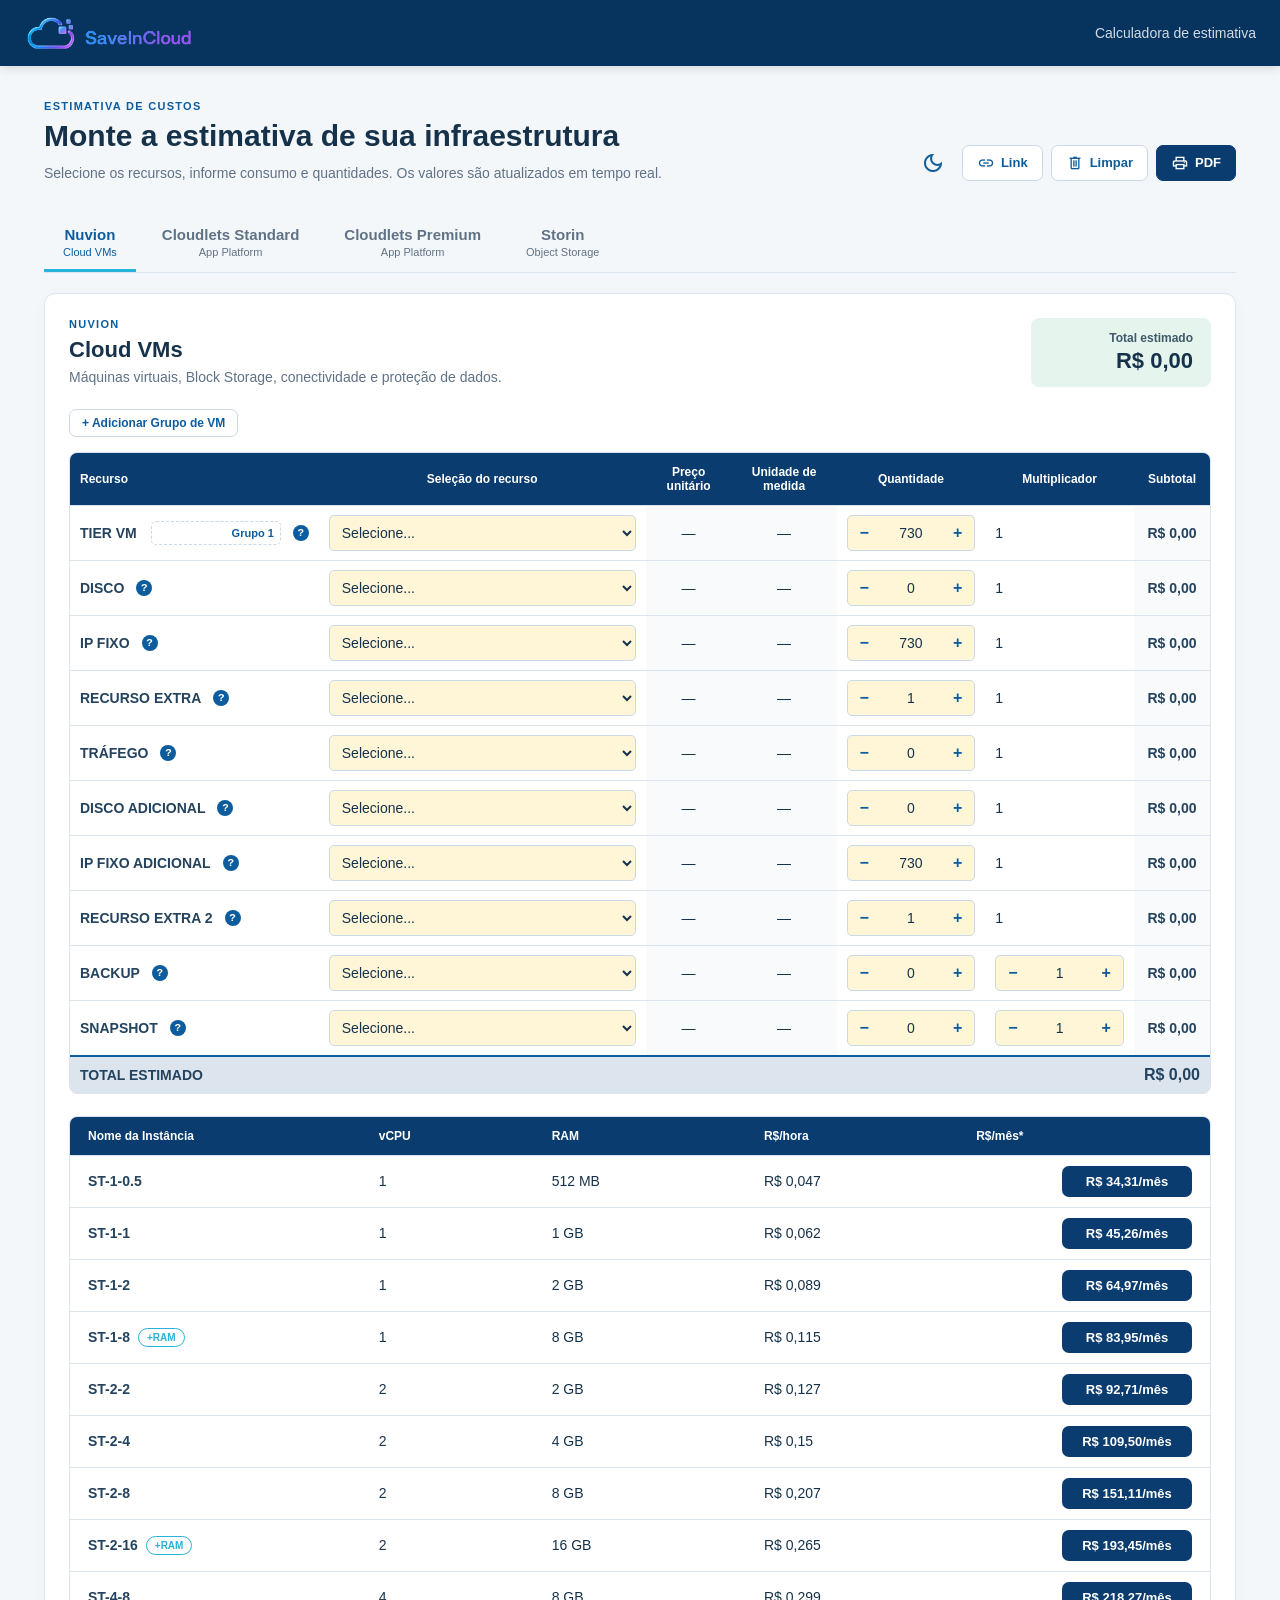
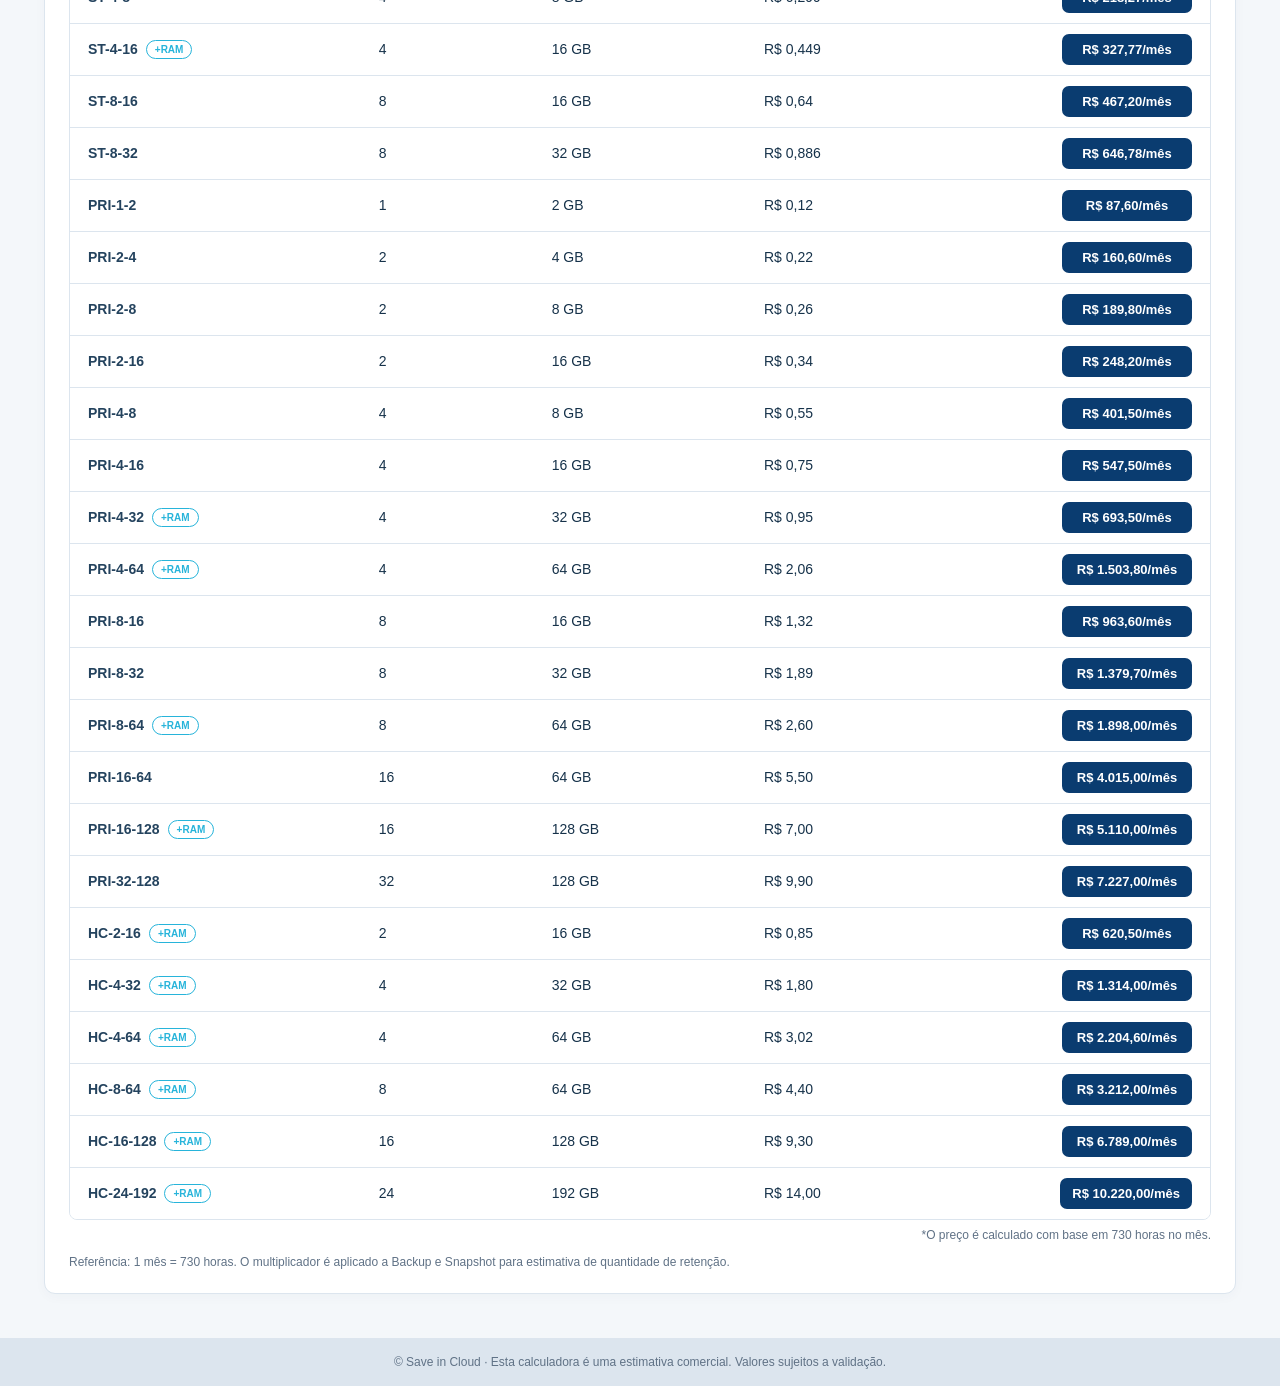
==== index.html @ a5e34cf7 "feat: changed the design of calc screens" ====
<!doctype html>
<html lang="pt-BR">

<head>
    <meta charset="utf-8">
    <meta name="viewport" content="width=device-width, initial-scale=1">
    <meta name="description" content="Calculadora de estimativa Save in Cloud: Nuvion, Cloudlets e Storin.">
    <title>Calculadora | Save in Cloud</title>

    <link rel="stylesheet" href="css/style.css">
    <link rel="stylesheet" href="https://fonts.googleapis.com/css2?family=Material+Symbols+Outlined:opsz,wght,FILL,GRAD@24,400,0,0" />
    <link rel="icon" type="image/x-icon" href="https://s3.saveincloud.com/images/favicon.ico">
</head>

<body>
    <div id="toast" class="toast">Link copiado com sucesso.</div>

    <div id="confirmModal" class="modal-overlay">
        <div class="modal-content">
            <h3>Atenção</h3>
            <p>Deseja realmente limpar todos os campos da calculadora? Esta ação não pode ser desfeita.</p>
            <div class="modal-actions">
                <button id="cancelResetBtn" class="button secondary">Cancelar</button>
                <button id="confirmResetBtn" class="button danger">Sim, limpar</button>
            </div>
        </div>
    </div>

    <header class="topbar">
        <div class="brand"><img src="assets/logo.png" alt="Save in Cloud" class="logo-img"></div>
        <div class="topbar-title">Calculadora de estimativa</div>
    </header>

    <main class="container">
        <section class="intro">
            <div>
                <p class="eyebrow">ESTIMATIVA DE CUSTOS</p>
                <h1>Monte a estimativa de sua infraestrutura</h1>
                <p>Selecione os recursos, informe consumo e quantidades. Os valores são atualizados em tempo real.</p>
            </div>

            <div class="actions no-print">
                <button id="themeToggle" class="icon-btn" type="button" title="Alternar Tema">
                    <span class="material-symbols-outlined" id="themeIcon">dark_mode</span>
                </button>
                <button id="shareLinkBtn" class="button secondary" type="button">
                    <span class="material-symbols-outlined">link</span> Link
                </button>
                <button id="resetAll" class="button secondary" type="button">
                    <span class="material-symbols-outlined">delete</span> Limpar
                </button>
                <button id="printBtn" class="button" type="button">
                    <span class="material-symbols-outlined">print</span> PDF
                </button>
            </div>
        </section>

        <nav class="tabs no-print" aria-label="Plataformas">
            <button class="tab active" data-target="nuvion">Nuvion <span>Cloud VMs</span></button>
            <button class="tab" data-target="cloudlets-standard">Cloudlets Standard <span>App Platform</span></button>
            <button class="tab" data-target="cloudlets-premium">Cloudlets Premium <span>App Platform</span></button>
            <button class="tab" data-target="storin">Storin <span>Object Storage</span></button>
        </nav>

        <section id="nuvion" class="panel active" aria-label="Calculadora Nuvion">
            <div class="panel-head">
                <div>
                    <p class="eyebrow">NUVION</p>
                    <h2>Cloud VMs</h2>
                    <p>Máquinas virtuais, Block Storage, conectividade e proteção de dados.</p>
                </div>
                <div class="total-card" id="nuvion-total-card"><span>Total estimado</span><strong id="nuvion-total">R$ 0,00</strong></div>
            </div>

            <button id="addVmBtn" class="button secondary no-print" type="button" style="margin-bottom: 15px; font-size: 12px; padding: 6px 12px;">+ Adicionar Grupo de VM</button>

            <div class="table-wrap">
                <table>
                    <thead>
                        <tr>
                            <th>Recurso</th>
                            <th>Seleção do recurso</th>
                            <th>Preço unitário</th>
                            <th>Unidade de medida</th>
                            <th>Quantidade</th>
                            <th>Multiplicador</th>
                            <th>Subtotal</th>
                        </tr>
                    </thead>
                    <tbody id="nuvion-body"></tbody>
                    <tfoot>
                        <tr>
                            <td colspan="6">TOTAL ESTIMADO</td>
                            <td id="nuvion-footer">R$ 0,00</td>
                        </tr>
                    </tfoot>
                </table>
            </div>

            <!-- INÍCIO: Seletor visual de instâncias (TIER VM) -->
            <div id="vmVisualSelector" class="vm-visual-selector no-print"></div>
            <p class="vm-price-note no-print">*O preço é calculado com base em 730 horas no mês.</p>
            <!-- FIM: Seletor visual de instâncias (TIER VM) -->

            <p class="hint">Referência: 1 mês = 730 horas. O multiplicador é aplicado a Backup e Snapshot para estimativa de quantidade de retenção.</p>
        </section>

        <section id="cloudlets-standard" class="panel" aria-label="Calculadora Cloudlets Standard">
            <div class="panel-head">
                <div>
                    <p class="eyebrow">CLOUDLETS STANDARD</p>
                    <h2>App Platform</h2>
                    <p>Serviços pré-configurados em instâncias dedicadas.</p>
                </div>
                <div class="total-card" id="cloudlets-standard-total-card"><span>Total estimado</span><strong id="cloudlets-standard-total">R$ 0,00</strong></div>
            </div>
            <div id="cloudlets-standard-content"></div>
            <p class="hint">Referência: 1 mês = 730 horas.</p>
        </section>

        <section id="cloudlets-premium" class="panel" aria-label="Calculadora Cloudlets Premium">
            <div class="panel-head">
                <div>
                    <p class="eyebrow">CLOUDLETS PREMIUM</p>
                    <h2>App Platform</h2>
                    <p>Serviços pré-configurados em instâncias dedicadas.</p>
                </div>
                <div class="total-card" id="cloudlets-premium-total-card"><span>Total estimado</span><strong id="cloudlets-premium-total">R$ 0,00</strong></div>
            </div>
            <div id="cloudlets-premium-content"></div>
            <p class="hint">Referência: 1 mês = 730 horas.</p>
        </section>

        <section id="storin" class="panel" aria-label="Calculadora Storin">
            <div class="panel-head">
                <div>
                    <p class="eyebrow">STORIN</p>
                    <h2>Object Storage (S3)</h2>
                    <p>Estimativa de armazenamento, tráfego e requisições.</p>
                </div>
                <div class="total-card" id="storin-total-card"><span>Total estimado</span><strong id="storin-total">R$ 0,00</strong></div>
            </div>
            <div class="table-wrap">
                <table>
                    <thead>
                        <tr>
                            <th>Recurso</th>
                            <th>Seleção do recurso</th>
                            <th>Preço unitário</th>
                            <th>Unidade de medida</th>
                            <th>Quantidade</th>
                            <th>Subtotal</th>
                        </tr>
                    </thead>
                    <tbody id="storin-body"></tbody>
                    <tfoot>
                        <tr>
                            <td colspan="5">TOTAL STORIN</td>
                            <td id="storin-footer">R$ 0,00</td>
                        </tr>
                    </tfoot>
                </table>
            </div>
            <div class="notes">
                <strong>Notas de uso</strong>
                <ul>
                    <li>Armazenamento: informe os GB usados no mês conforme a faixa selecionada.</li>
                    <li>Tráfego de saída: informe os GB excedentes, conforme sua regra comercial.</li>
                    <li>GET e PUT: informe a quantidade em blocos de 1.000 requisições acima das franquias indicadas.</li>
                </ul>
            </div>
        </section>
    </main>

    <footer>© Save in Cloud · Esta calculadora é uma estimativa comercial. Valores sujeitos a validação.</footer>
    <script src="js/data.js"></script>
    <script src="js/app.js"></script>
</body>

</html>
---- css/style.css ----
/* ARQUIVO PRINCIPAL - Importa todos os módulos */

@import url('themes.css');
@import url('layout.css');
@import url('components.css');
@import url('print.css');
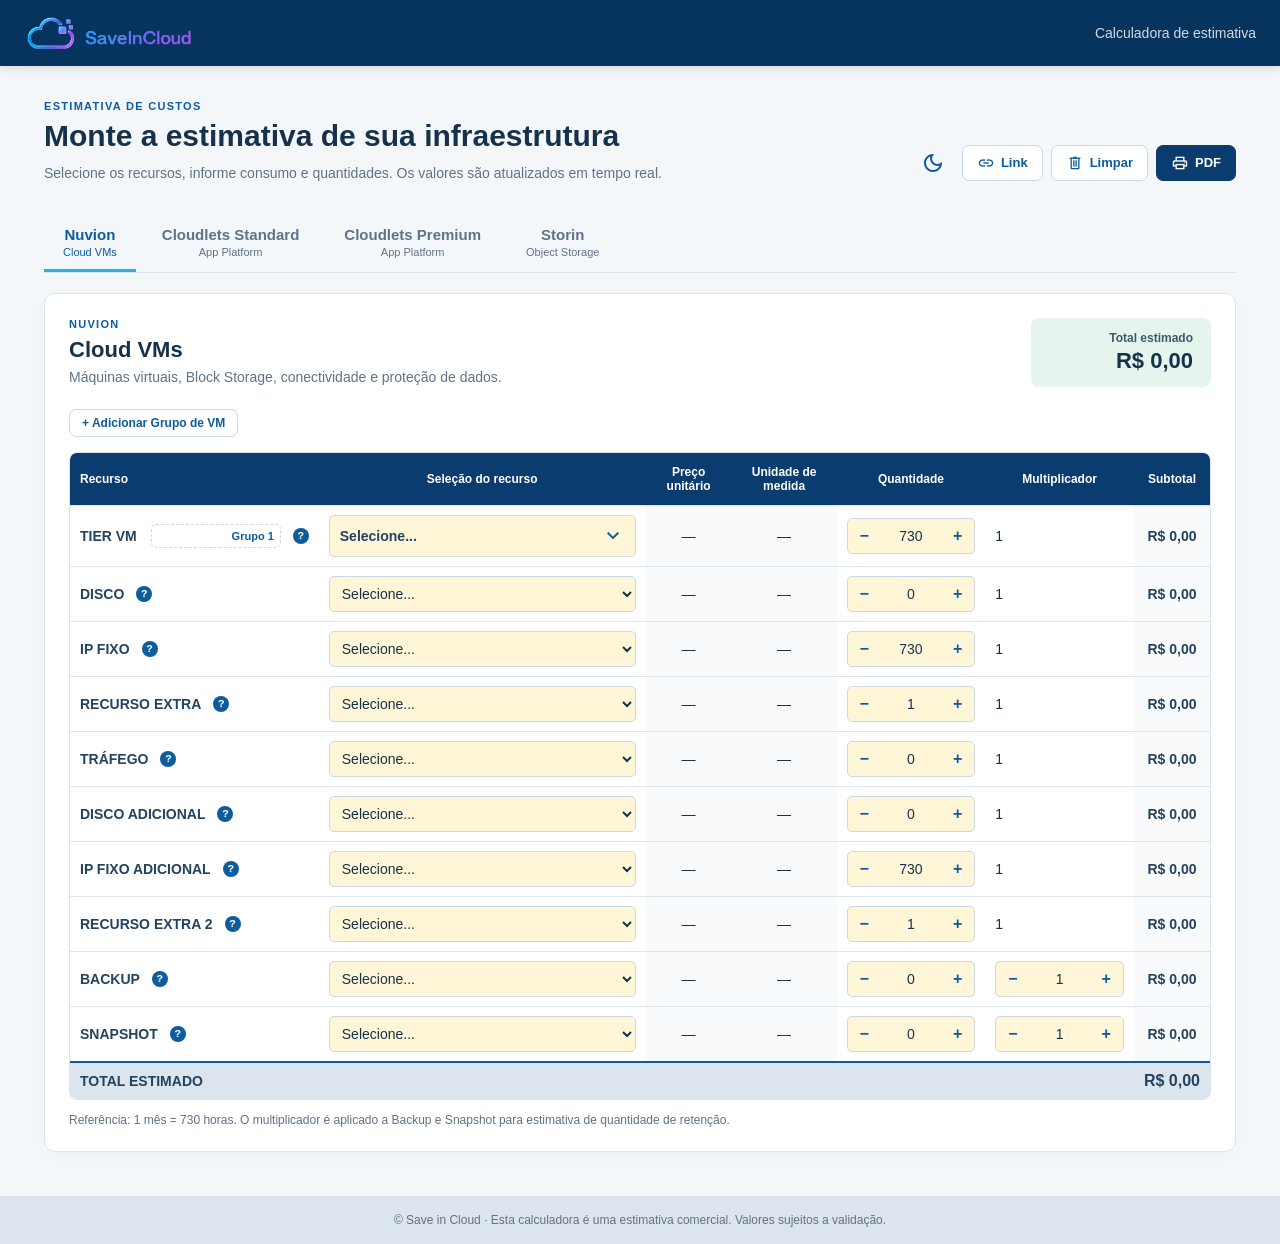
==== commit 2926a0c9: "fix: fixed calc layout" ====
--- a/index.html
+++ b/index.html
@@ -24,6 +24,13 @@
                 <button id="confirmResetBtn" class="button danger">Sim, limpar</button>
             </div>
         </div>
+    </div>
+
+    <div id="vmComboPanel" class="vm-combo-panel no-print" hidden>
+        <div class="vm-combo-panel-header">
+            <span>Instância</span><span>vCPU</span><span>RAM</span><span>R$/hora</span><span>R$/mês*</span>
+        </div>
+        <div class="vm-combo-panel-list" id="vmComboPanelList"></div>
     </div>
 
     <header class="topbar">
@@ -96,11 +103,6 @@
                     </tfoot>
                 </table>
             </div>
-
-            <!-- INÍCIO: Seletor visual de instâncias (TIER VM) -->
-            <div id="vmVisualSelector" class="vm-visual-selector no-print"></div>
-            <p class="vm-price-note no-print">*O preço é calculado com base em 730 horas no mês.</p>
-            <!-- FIM: Seletor visual de instâncias (TIER VM) -->
 
             <p class="hint">Referência: 1 mês = 730 horas. O multiplicador é aplicado a Backup e Snapshot para estimativa de quantidade de retenção.</p>
         </section>
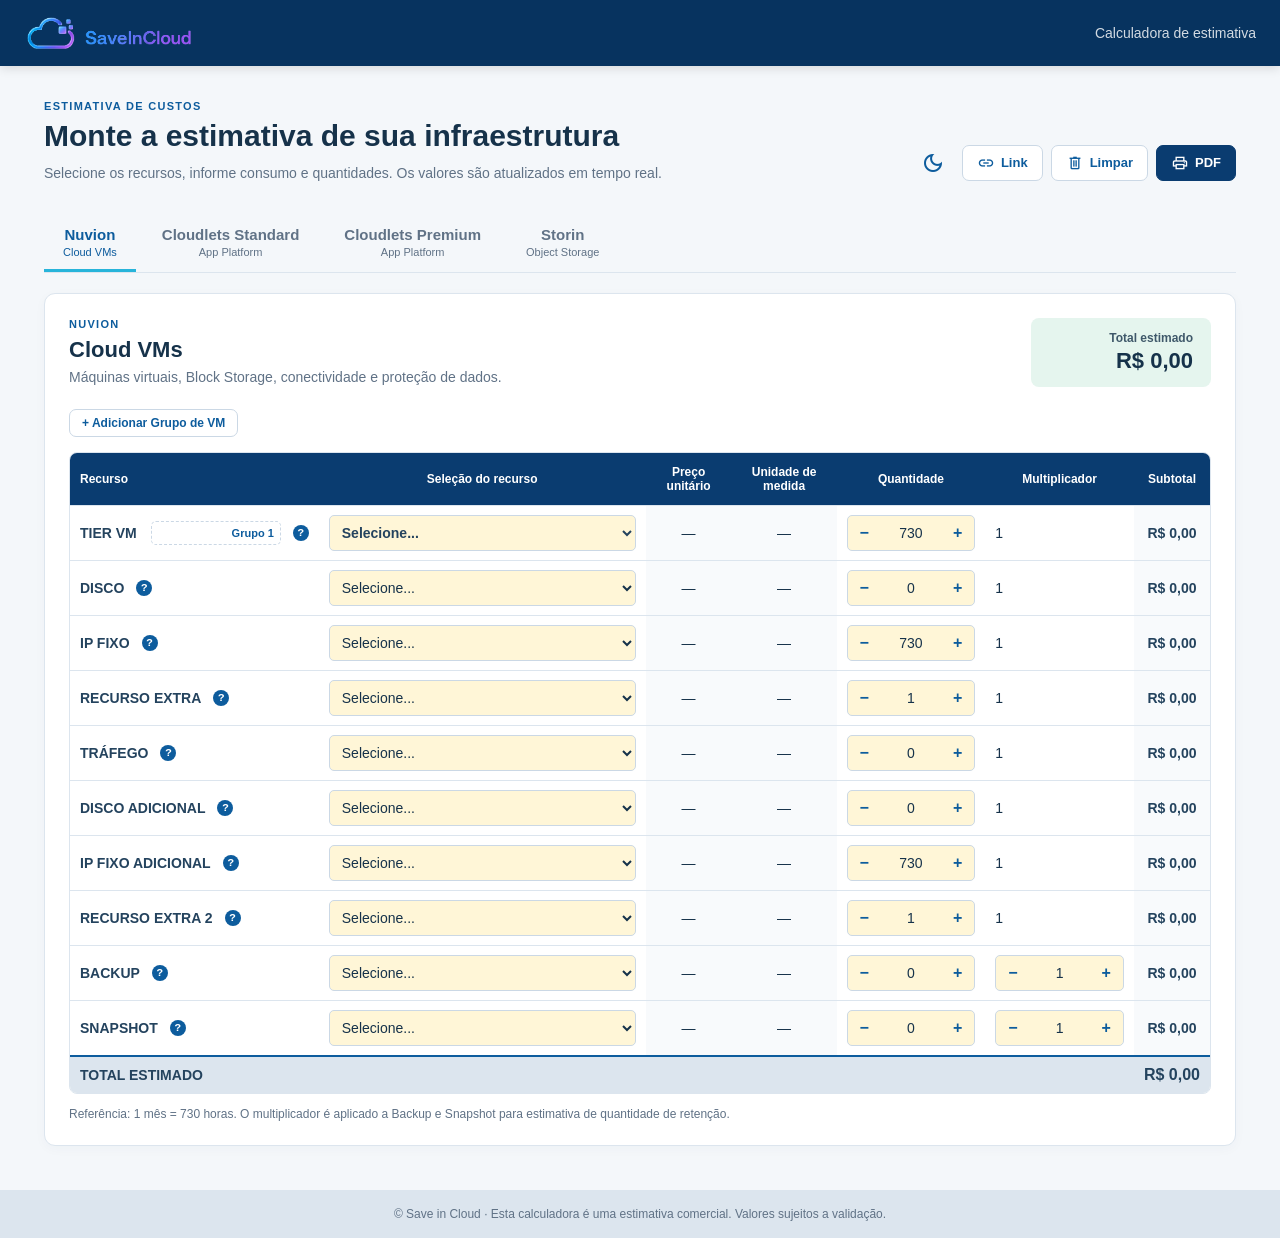
==== commit de881566: "feat: changed layout again" ====
--- a/index.html
+++ b/index.html
@@ -26,12 +26,6 @@
         </div>
     </div>
 
-    <div id="vmComboPanel" class="vm-combo-panel no-print" hidden>
-        <div class="vm-combo-panel-header">
-            <span>Instância</span><span>vCPU</span><span>RAM</span><span>R$/hora</span><span>R$/mês*</span>
-        </div>
-        <div class="vm-combo-panel-list" id="vmComboPanelList"></div>
-    </div>
 
     <header class="topbar">
         <div class="brand"><img src="assets/logo.png" alt="Save in Cloud" class="logo-img"></div>
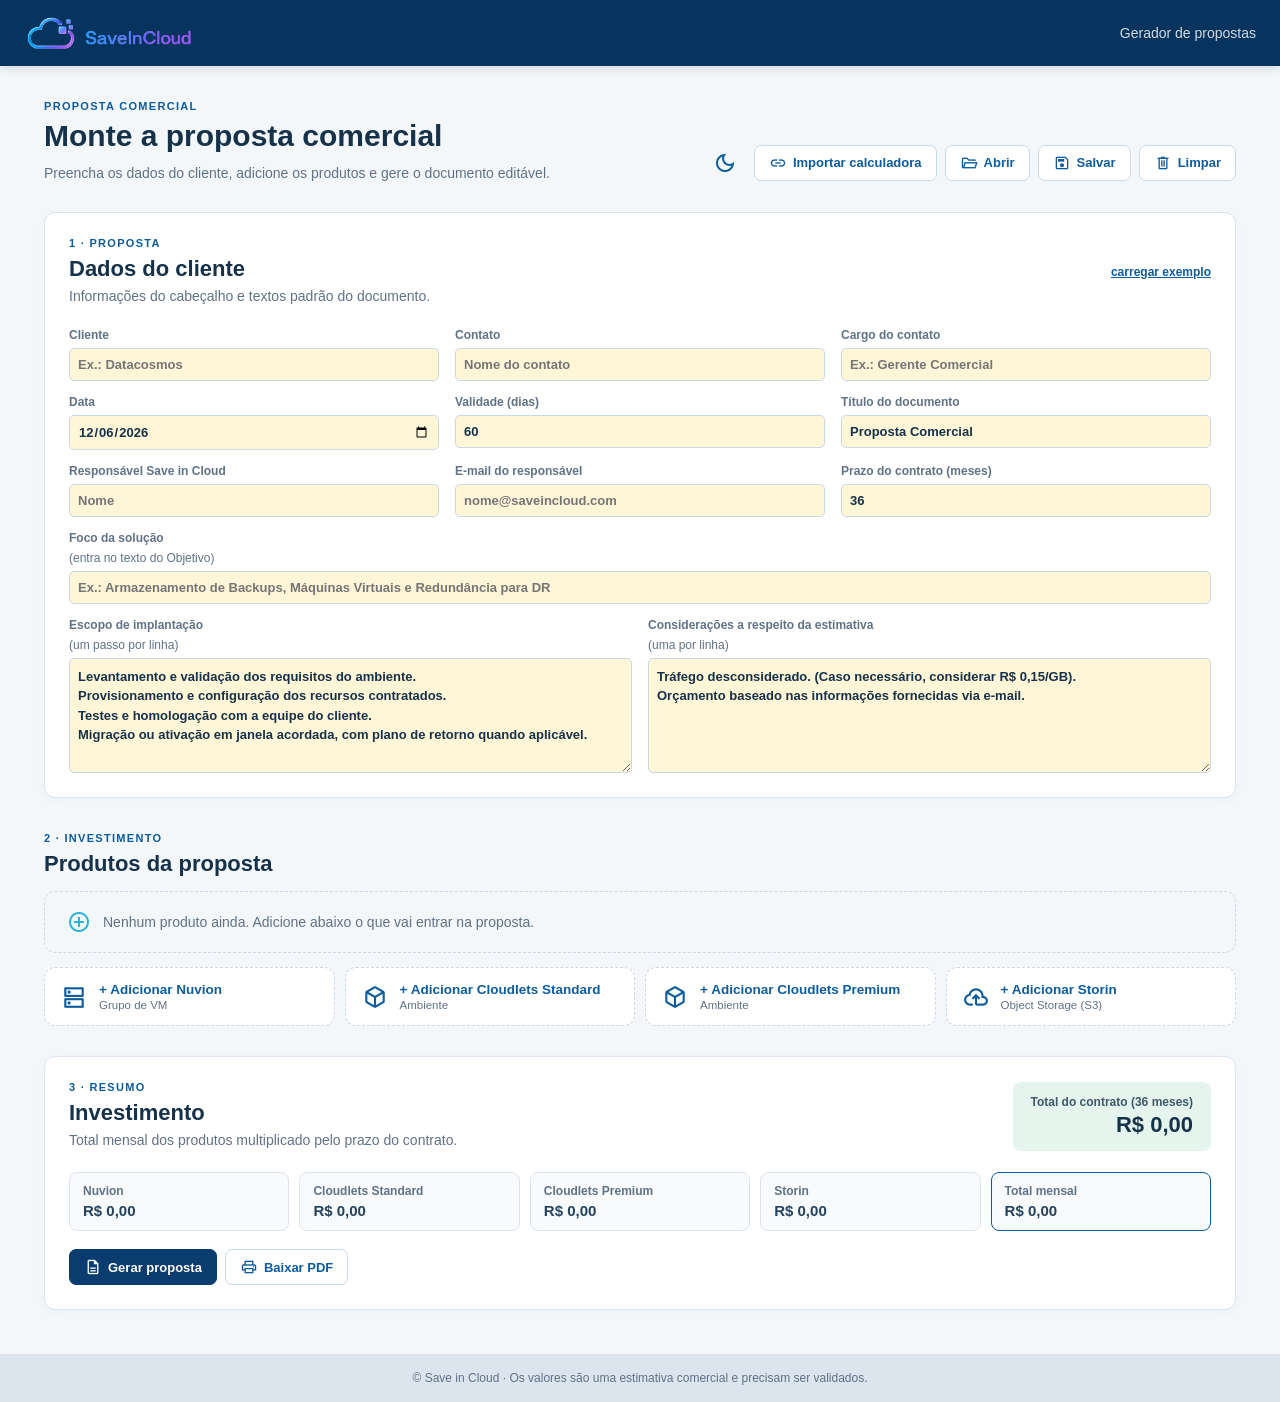
==== commit f5b76607: "feat: gerador de propostas com calculadora em blocos Substitui a calculadora por um gerador de propo" ====
--- a/index.html
+++ b/index.html
@@ -4,172 +4,199 @@
 <head>
     <meta charset="utf-8">
     <meta name="viewport" content="width=device-width, initial-scale=1">
-    <meta name="description" content="Calculadora de estimativa Save in Cloud: Nuvion, Cloudlets e Storin.">
-    <title>Calculadora | Save in Cloud</title>
-
-    <link rel="stylesheet" href="css/style.css">
+    <meta name="description" content="Gerador de propostas comerciais Save in Cloud: Nuvion, Cloudlets e Storin.">
+    <title>Propostas | Save in Cloud</title>
+
+    <link rel="stylesheet" href="css/calc.css">
+    <link rel="stylesheet" href="css/proposal.css">
     <link rel="stylesheet" href="https://fonts.googleapis.com/css2?family=Material+Symbols+Outlined:opsz,wght,FILL,GRAD@24,400,0,0" />
     <link rel="icon" type="image/x-icon" href="https://s3.saveincloud.com/images/favicon.ico">
 </head>
 
 <body>
-    <div id="toast" class="toast">Link copiado com sucesso.</div>
+    <div id="toast" class="toast"></div>
 
     <div id="confirmModal" class="modal-overlay">
         <div class="modal-content">
             <h3>Atenção</h3>
-            <p>Deseja realmente limpar todos os campos da calculadora? Esta ação não pode ser desfeita.</p>
+            <p id="confirmText"></p>
             <div class="modal-actions">
-                <button id="cancelResetBtn" class="button secondary">Cancelar</button>
-                <button id="confirmResetBtn" class="button danger">Sim, limpar</button>
+                <button id="confirmCancel" class="button secondary" type="button">Cancelar</button>
+                <button id="confirmOk" class="button danger" type="button">Confirmar</button>
             </div>
         </div>
     </div>
 
-
-    <header class="topbar">
-        <div class="brand"><img src="assets/logo.png" alt="Save in Cloud" class="logo-img"></div>
-        <div class="topbar-title">Calculadora de estimativa</div>
-    </header>
-
-    <main class="container">
-        <section class="intro">
-            <div>
-                <p class="eyebrow">ESTIMATIVA DE CUSTOS</p>
-                <h1>Monte a estimativa de sua infraestrutura</h1>
-                <p>Selecione os recursos, informe consumo e quantidades. Os valores são atualizados em tempo real.</p>
-            </div>
-
-            <div class="actions no-print">
-                <button id="themeToggle" class="icon-btn" type="button" title="Alternar Tema">
-                    <span class="material-symbols-outlined" id="themeIcon">dark_mode</span>
-                </button>
-                <button id="shareLinkBtn" class="button secondary" type="button">
-                    <span class="material-symbols-outlined">link</span> Link
-                </button>
-                <button id="resetAll" class="button secondary" type="button">
-                    <span class="material-symbols-outlined">delete</span> Limpar
-                </button>
-                <button id="printBtn" class="button" type="button">
-                    <span class="material-symbols-outlined">print</span> PDF
-                </button>
-            </div>
-        </section>
-
-        <nav class="tabs no-print" aria-label="Plataformas">
-            <button class="tab active" data-target="nuvion">Nuvion <span>Cloud VMs</span></button>
-            <button class="tab" data-target="cloudlets-standard">Cloudlets Standard <span>App Platform</span></button>
-            <button class="tab" data-target="cloudlets-premium">Cloudlets Premium <span>App Platform</span></button>
-            <button class="tab" data-target="storin">Storin <span>Object Storage</span></button>
-        </nav>
-
-        <section id="nuvion" class="panel active" aria-label="Calculadora Nuvion">
-            <div class="panel-head">
+    <div id="importModal" class="modal-overlay">
+        <div class="modal-content">
+            <h3>Importar da calculadora</h3>
+            <p>Na CalculadoraSave, clique em <strong>Link</strong> e cole aqui o link copiado. Os blocos de investimento desta proposta serão substituídos.</p>
+            <textarea id="importLink" class="field import-field" rows="4" placeholder="https://...?q=..."></textarea>
+            <p class="error-text" id="importError" hidden>Link inválido: ele precisa conter o parâmetro <code>?q=</code> gerado pela calculadora.</p>
+            <div class="modal-actions">
+                <button id="importCancel" class="button secondary" type="button">Cancelar</button>
+                <button id="importOk" class="button" type="button">Importar</button>
+            </div>
+        </div>
+    </div>
+
+    <div class="app-chrome">
+        <header class="topbar">
+            <div class="brand"><img src="assets/logo.png" alt="Save in Cloud" class="logo-img"></div>
+            <div class="topbar-title">Gerador de propostas</div>
+        </header>
+
+        <main class="container">
+            <section class="intro">
                 <div>
-                    <p class="eyebrow">NUVION</p>
-                    <h2>Cloud VMs</h2>
-                    <p>Máquinas virtuais, Block Storage, conectividade e proteção de dados.</p>
-                </div>
-                <div class="total-card" id="nuvion-total-card"><span>Total estimado</span><strong id="nuvion-total">R$ 0,00</strong></div>
-            </div>
-
-            <button id="addVmBtn" class="button secondary no-print" type="button" style="margin-bottom: 15px; font-size: 12px; padding: 6px 12px;">+ Adicionar Grupo de VM</button>
-
-            <div class="table-wrap">
-                <table>
-                    <thead>
-                        <tr>
-                            <th>Recurso</th>
-                            <th>Seleção do recurso</th>
-                            <th>Preço unitário</th>
-                            <th>Unidade de medida</th>
-                            <th>Quantidade</th>
-                            <th>Multiplicador</th>
-                            <th>Subtotal</th>
-                        </tr>
-                    </thead>
-                    <tbody id="nuvion-body"></tbody>
-                    <tfoot>
-                        <tr>
-                            <td colspan="6">TOTAL ESTIMADO</td>
-                            <td id="nuvion-footer">R$ 0,00</td>
-                        </tr>
-                    </tfoot>
-                </table>
-            </div>
-
-            <p class="hint">Referência: 1 mês = 730 horas. O multiplicador é aplicado a Backup e Snapshot para estimativa de quantidade de retenção.</p>
-        </section>
-
-        <section id="cloudlets-standard" class="panel" aria-label="Calculadora Cloudlets Standard">
-            <div class="panel-head">
+                    <p class="eyebrow">PROPOSTA COMERCIAL</p>
+                    <h1>Monte a proposta comercial</h1>
+                    <p>Preencha os dados do cliente, adicione os produtos e gere o documento editável.</p>
+                </div>
+
+                <div class="actions no-print">
+                    <button id="themeToggle" class="icon-btn" type="button" title="Alternar Tema">
+                        <span class="material-symbols-outlined" id="themeIcon">dark_mode</span>
+                    </button>
+                    <button id="importBtn" class="button secondary" type="button" title="Importar um link da CalculadoraSave">
+                        <span class="material-symbols-outlined">link</span> Importar calculadora
+                    </button>
+                    <button id="openBtn" class="button secondary" type="button" title="Abrir proposta salva (.json)">
+                        <span class="material-symbols-outlined">folder_open</span> Abrir
+                    </button>
+                    <button id="saveBtn" class="button secondary" type="button" title="Salvar proposta (.json)">
+                        <span class="material-symbols-outlined">save</span> Salvar
+                    </button>
+                    <button id="resetAll" class="button secondary" type="button">
+                        <span class="material-symbols-outlined">delete</span> Limpar
+                    </button>
+                    <input type="file" id="fileOpen" accept=".json,application/json" hidden>
+                </div>
+            </section>
+
+            <!-- 1. DADOS DA PROPOSTA -->
+            <section class="panel active" aria-label="Dados da proposta">
+                <div class="panel-head">
+                    <div>
+                        <p class="eyebrow">1 · PROPOSTA</p>
+                        <h2>Dados do cliente</h2>
+                        <p>Informações do cabeçalho e textos padrão do documento.</p>
+                    </div>
+                    <a href="#" class="example-link" id="exampleBtn">carregar exemplo</a>
+                </div>
+                <div class="form-grid">
+                    <label>Cliente <input class="field" type="text" data-bind="cliente" placeholder="Ex.: Datacosmos"></label>
+                    <label>Contato <input class="field" type="text" data-bind="contato" placeholder="Nome do contato"></label>
+                    <label>Cargo do contato <input class="field" type="text" data-bind="cargo" placeholder="Ex.: Gerente Comercial"></label>
+                    <label>Data <input class="field" type="date" data-bind="data"></label>
+                    <label>Validade (dias) <input class="field" type="number" min="1" data-bind="validade"></label>
+                    <label>Título do documento <input class="field" type="text" data-bind="titulo"></label>
+                    <label>Responsável Save in Cloud <input class="field" type="text" data-bind="responsavel" placeholder="Nome"></label>
+                    <label>E-mail do responsável <input class="field" type="text" data-bind="emailResp" placeholder="nome@saveincloud.com"></label>
+                    <label>Prazo do contrato (meses) <input class="field" type="number" min="1" data-bind="prazo"></label>
+                    <label class="span-3">Foco da solução <em>(entra no texto do Objetivo)</em>
+                        <input class="field" type="text" data-bind="foco" placeholder="Ex.: Armazenamento de Backups, Máquinas Virtuais e Redundância para DR">
+                    </label>
+                    <label class="span-15">Escopo de implantação <em>(um passo por linha)</em>
+                        <textarea class="field" rows="5" data-bind="escopo"></textarea>
+                    </label>
+                    <label class="span-15">Considerações a respeito da estimativa <em>(uma por linha)</em>
+                        <textarea class="field" rows="5" data-bind="consideracoes"></textarea>
+                    </label>
+                </div>
+            </section>
+
+            <!-- 2. INVESTIMENTO -->
+            <div class="section-head">
                 <div>
-                    <p class="eyebrow">CLOUDLETS STANDARD</p>
-                    <h2>App Platform</h2>
-                    <p>Serviços pré-configurados em instâncias dedicadas.</p>
-                </div>
-                <div class="total-card" id="cloudlets-standard-total-card"><span>Total estimado</span><strong id="cloudlets-standard-total">R$ 0,00</strong></div>
-            </div>
-            <div id="cloudlets-standard-content"></div>
-            <p class="hint">Referência: 1 mês = 730 horas.</p>
-        </section>
-
-        <section id="cloudlets-premium" class="panel" aria-label="Calculadora Cloudlets Premium">
-            <div class="panel-head">
-                <div>
-                    <p class="eyebrow">CLOUDLETS PREMIUM</p>
-                    <h2>App Platform</h2>
-                    <p>Serviços pré-configurados em instâncias dedicadas.</p>
-                </div>
-                <div class="total-card" id="cloudlets-premium-total-card"><span>Total estimado</span><strong id="cloudlets-premium-total">R$ 0,00</strong></div>
-            </div>
-            <div id="cloudlets-premium-content"></div>
-            <p class="hint">Referência: 1 mês = 730 horas.</p>
-        </section>
-
-        <section id="storin" class="panel" aria-label="Calculadora Storin">
-            <div class="panel-head">
-                <div>
-                    <p class="eyebrow">STORIN</p>
-                    <h2>Object Storage (S3)</h2>
-                    <p>Estimativa de armazenamento, tráfego e requisições.</p>
-                </div>
-                <div class="total-card" id="storin-total-card"><span>Total estimado</span><strong id="storin-total">R$ 0,00</strong></div>
-            </div>
-            <div class="table-wrap">
-                <table>
-                    <thead>
-                        <tr>
-                            <th>Recurso</th>
-                            <th>Seleção do recurso</th>
-                            <th>Preço unitário</th>
-                            <th>Unidade de medida</th>
-                            <th>Quantidade</th>
-                            <th>Subtotal</th>
-                        </tr>
-                    </thead>
-                    <tbody id="storin-body"></tbody>
-                    <tfoot>
-                        <tr>
-                            <td colspan="5">TOTAL STORIN</td>
-                            <td id="storin-footer">R$ 0,00</td>
-                        </tr>
-                    </tfoot>
-                </table>
-            </div>
-            <div class="notes">
-                <strong>Notas de uso</strong>
-                <ul>
-                    <li>Armazenamento: informe os GB usados no mês conforme a faixa selecionada.</li>
-                    <li>Tráfego de saída: informe os GB excedentes, conforme sua regra comercial.</li>
-                    <li>GET e PUT: informe a quantidade em blocos de 1.000 requisições acima das franquias indicadas.</li>
-                </ul>
-            </div>
-        </section>
-    </main>
-
-    <footer>© Save in Cloud · Esta calculadora é uma estimativa comercial. Valores sujeitos a validação.</footer>
+                    <p class="eyebrow">2 · INVESTIMENTO</p>
+                    <h2>Produtos da proposta</h2>
+                </div>
+            </div>
+
+            <div id="blocks"></div>
+
+            <div class="empty-blocks" id="blocks-empty">
+                <span class="material-symbols-outlined">add_circle</span>
+                <p>Nenhum produto ainda. Adicione abaixo o que vai entrar na proposta.</p>
+            </div>
+
+            <div class="add-bar no-print">
+                <button class="add-btn" type="button" data-add="nuvion">
+                    <span class="material-symbols-outlined">dns</span>
+                    <span><strong>+ Adicionar Nuvion</strong><small>Grupo de VM</small></span>
+                </button>
+                <button class="add-btn" type="button" data-add="cl" data-platform="standard">
+                    <span class="material-symbols-outlined">deployed_code</span>
+                    <span><strong>+ Adicionar Cloudlets Standard</strong><small>Ambiente</small></span>
+                </button>
+                <button class="add-btn" type="button" data-add="cl" data-platform="premium">
+                    <span class="material-symbols-outlined">deployed_code</span>
+                    <span><strong>+ Adicionar Cloudlets Premium</strong><small>Ambiente</small></span>
+                </button>
+                <button class="add-btn" type="button" data-add="storin" id="add-storin">
+                    <span class="material-symbols-outlined">cloud_upload</span>
+                    <span><strong>+ Adicionar Storin</strong><small>Object Storage (S3)</small></span>
+                </button>
+            </div>
+
+            <!-- 3. RESUMO + GERAR -->
+            <section class="panel active summary-panel" aria-label="Resumo da proposta">
+                <div class="panel-head">
+                    <div>
+                        <p class="eyebrow">3 · RESUMO</p>
+                        <h2>Investimento</h2>
+                        <p>Total mensal dos produtos multiplicado pelo prazo do contrato.</p>
+                    </div>
+                    <div class="total-card" id="grand-total-card"><span id="grand-total-label">Total do contrato</span><strong id="grand-total">R$ 0,00</strong></div>
+                </div>
+                <div class="summary-grid">
+                    <div class="summary-item"><span>Nuvion</span><strong id="sum-nuvion">R$ 0,00</strong></div>
+                    <div class="summary-item"><span>Cloudlets Standard</span><strong id="sum-cloudletsStandard">R$ 0,00</strong></div>
+                    <div class="summary-item"><span>Cloudlets Premium</span><strong id="sum-cloudletsPremium">R$ 0,00</strong></div>
+                    <div class="summary-item"><span>Storin</span><strong id="sum-storin">R$ 0,00</strong></div>
+                    <div class="summary-item strong"><span>Total mensal</span><strong id="sum-monthly">R$ 0,00</strong></div>
+                </div>
+                <div class="actions generate-actions">
+                    <button id="generateBtn" class="button" type="button">
+                        <span class="material-symbols-outlined">description</span> <span id="generateLabel">Gerar proposta</span>
+                    </button>
+                    <button id="printBtn" class="button secondary" type="button" hidden>
+                        <span class="material-symbols-outlined">print</span> Baixar PDF
+                    </button>
+                    <span class="hint save-status" id="saveStatus"></span>
+                </div>
+                <p class="hint" id="printHint" hidden>A proposta abaixo é <strong>editável</strong>: clique em qualquer trecho para ajustar o texto. Cada folha é uma página do PDF.
+                    Na impressão, escolha "Salvar como PDF", desative "Cabeçalhos e rodapés" e mantenha "Gráficos de fundo" ativado.</p>
+            </section>
+        </main>
+    </div>
+
+    <div class="editor-toolbar" id="toolbar" hidden>
+        <button type="button" data-cmd="bold" title="Negrito (Ctrl+B)"><b>B</b></button>
+        <button type="button" data-cmd="italic" title="Itálico (Ctrl+I)"><i>I</i></button>
+        <button type="button" data-cmd="underline" title="Sublinhado (Ctrl+U)"><u>S</u></button>
+        <span class="sep"></span>
+        <button type="button" data-block="h2" title="Título de seção">Título</button>
+        <button type="button" data-block="h4" title="Subtítulo">Subtítulo</button>
+        <button type="button" data-block="p" title="Parágrafo normal">Texto</button>
+        <span class="sep"></span>
+        <button type="button" data-cmd="insertUnorderedList" title="Lista com marcadores">• Lista</button>
+        <button type="button" data-cmd="insertOrderedList" title="Lista numerada">1. Lista</button>
+        <span class="sep"></span>
+        <button type="button" data-cmd="removeFormat" title="Limpar formatação">Limpar</button>
+        <button type="button" data-cmd="undo" title="Desfazer (Ctrl+Z)">↶</button>
+        <button type="button" data-cmd="redo" title="Refazer (Ctrl+Y)">↷</button>
+    </div>
+
+    <div id="report" hidden></div>
+
+    <div class="print-footer">• Save in Cloud • &nbsp;|&nbsp; saveincloud.com &nbsp;|&nbsp; Documento confidencial</div>
+
+    <footer class="app-footer">© Save in Cloud · Os valores são uma estimativa comercial e precisam ser validados.</footer>
+
     <script src="js/data.js"></script>
+    <script src="js/calc.js"></script>
     <script src="js/app.js"></script>
 </body>
 
--- a/css/calc.css
+++ b/css/calc.css
@@ -0,0 +1,1014 @@
+/* Estilos da CalculadoraSave (themes.css + layout.css + components.css), copiados sem alterações
+   para que a calculadora embutida fique idêntica à original. */
+
+/* ========== LIGHT THEME (BASE) ========== */
+
+:root {
+    --blue: #0a3c70;
+    --blue2: #0d5c9d;
+    --cyan: #27b4da;
+    --ink: #16324a;
+    --muted: #607286;
+    --line: #dce5ee;
+    --bg: #f4f7fa;
+    --yellow: #fff6d7;
+    --green: #e5f5ee;
+    --white: #fff;
+    --table-bg: #f8fafc;
+    --panel-bg: var(--white);
+    --input-bg: var(--yellow);
+    --input-border: #cbd8e5;
+    --input-text: var(--ink);
+    --text-highlight: #24435e;
+}
+
+
+/* ========== DARK THEME ========== */
+
+[data-theme="dark"] {
+    --blue: #1c528a;
+    --blue2: #4fa8f7;
+    --cyan: #27b4da;
+    --ink: #e2e8f0;
+    --muted: #94a3b8;
+    --line: #334155;
+    --bg: #0f172a;
+    --yellow: #1e293b;
+    --green: #064e3b;
+    --white: #1e293b;
+    --table-bg: #0f172a;
+    --panel-bg: #1e293b;
+    --input-bg: #1e293b;
+    --input-border: #475569;
+    --input-text: #f8fafc;
+    --text-highlight: #60a5fa;
+}
+
+/* ========== BASE & LAYOUT ========== */
+
+* {
+    box-sizing: border-box;
+}
+
+body {
+    margin: 0;
+    font-family: Inter, Segoe UI, Arial, sans-serif;
+    background: var(--bg);
+    color: var(--ink);
+    font-size: 14px;
+    transition: background 0.3s ease, color 0.3s ease;
+}
+
+.topbar {
+    min-height: 66px;
+    background: #07335f;
+    color: #fff;
+    display: flex;
+    align-items: center;
+    justify-content: space-between;
+    padding: 0 max(24px, calc((100vw - 1240px) / 2));
+    box-shadow: 0 2px 10px #0002;
+}
+
+.brand {
+    font-size: 20px;
+    font-weight: 500;
+    display: flex;
+    align-items: center;
+    gap: 12px;
+}
+
+.brand b {
+    color: #55d3ed;
+}
+
+.logo-img {
+    height: 38px;
+    width: auto;
+    display: block;
+}
+
+.topbar-title {
+    font-size: 14px;
+    opacity: 0.82;
+}
+
+.container {
+    max-width: 1240px;
+    margin: 0 auto;
+    padding: 34px 24px 44px;
+}
+
+.intro {
+    display: flex;
+    justify-content: space-between;
+    gap: 25px;
+    align-items: flex-end;
+    margin-bottom: 28px;
+}
+
+.eyebrow {
+    color: var(--blue2);
+    font-size: 11px;
+    font-weight: 800;
+    letter-spacing: 1.3px;
+    margin: 0 0 7px;
+}
+
+h1 {
+    font-size: 30px;
+    line-height: 1.15;
+    margin: 0 0 9px;
+}
+
+h2 {
+    font-size: 22px;
+    margin: 0 0 4px;
+}
+
+.intro p:not(.eyebrow),
+.panel-head p:not(.eyebrow) {
+    color: var(--muted);
+    margin: 0;
+    line-height: 1.5;
+}
+
+
+/* ========== TABS ========== */
+
+.tabs {
+    display: flex;
+    gap: 7px;
+    border-bottom: 1px solid var(--line);
+    margin-bottom: 20px;
+}
+
+.tab {
+    border: 0;
+    border-bottom: 3px solid transparent;
+    background: transparent;
+    padding: 14px 19px 11px;
+    color: var(--muted);
+    font-weight: 800;
+    cursor: pointer;
+    font-size: 15px;
+}
+
+.tab span {
+    display: block;
+    font-size: 11px;
+    font-weight: 500;
+    margin-top: 3px;
+}
+
+.tab.active {
+    color: var(--blue2);
+    border-color: var(--cyan);
+}
+
+
+/* ========== PANELS ========== */
+
+.panel {
+    display: none;
+    background: var(--panel-bg);
+    border: 1px solid var(--line);
+    border-radius: 11px;
+    padding: 24px;
+    box-shadow: 0 3px 12px #173a5d08;
+}
+
+.panel.active {
+    display: block;
+}
+
+.panel-head {
+    display: flex;
+    justify-content: space-between;
+    align-items: center;
+    margin-bottom: 21px;
+}
+
+footer {
+    text-align: center;
+    color: var(--muted);
+    font-size: 12px;
+    padding: 17px;
+    background: var(--line);
+}
+
+
+/* ========== RESPONSIVENESS ========== */
+
+@media(max-width:680px) {
+    .topbar {
+        padding: 0 16px;
+    }
+    .topbar-title {
+        display: none;
+    }
+    .container {
+        padding: 23px 14px;
+    }
+    .intro,
+    .panel-head {
+        align-items: flex-start;
+        flex-direction: column;
+    }
+    h1 {
+        font-size: 25px;
+    }
+    .panel {
+        padding: 15px;
+    }
+    .total-card {
+        width: 100%;
+        text-align: left;
+    }
+    .tabs {
+        overflow-x: auto;
+    }
+    .tab {
+        padding-left: 13px;
+        padding-right: 13px;
+        white-space: nowrap;
+    }
+    .no-print {
+        display: flex;
+    }
+}
+
+/* ========== BUTTONS ========== */
+
+.actions {
+    display: flex;
+    gap: 8px;
+    align-items: center;
+    flex-wrap: wrap;
+}
+
+.button {
+    display: inline-flex;
+    align-items: center;
+    gap: 6px;
+    border: 1px solid var(--blue);
+    background: var(--blue);
+    color: #fff;
+    padding: 8px 14px;
+    border-radius: 7px;
+    font-weight: 700;
+    font-size: 13px;
+    cursor: pointer;
+    transition: background 0.2s, color 0.2s, border-color 0.2s;
+    white-space: nowrap;
+    font-family: inherit;
+}
+
+.button:hover {
+    background: var(--blue2);
+}
+
+.button.secondary {
+    background: var(--panel-bg);
+    color: var(--blue2);
+    border-color: var(--input-border);
+}
+
+.button.secondary:hover {
+    background: var(--line);
+    color: var(--cyan);
+    border-color: var(--cyan);
+}
+
+.button .material-symbols-outlined {
+    font-size: 18px;
+}
+
+.icon-btn {
+    display: flex;
+    align-items: center;
+    justify-content: center;
+    padding: 8px;
+    border: 1px solid transparent;
+    border-radius: 50%;
+    background: transparent;
+    color: var(--blue2);
+    cursor: pointer;
+    transition: background 0.2s, color 0.2s;
+}
+
+.icon-btn:hover {
+    background: var(--line);
+    color: var(--cyan);
+}
+
+[data-theme="dark"] .icon-btn {
+    color: #fbbf24;
+}
+
+/* ========== CARDS ========== */
+
+.total-card {
+    min-width: 180px;
+    padding: 13px 18px;
+    border-radius: 8px;
+    background: var(--green);
+    text-align: right;
+}
+
+.total-card span {
+    display: block;
+    margin-bottom: 3px;
+    color: var(--ink);
+    opacity: 0.8;
+    font-size: 12px;
+    font-weight: 700;
+}
+
+.total-card strong {
+    color: var(--ink);
+    font-size: 22px;
+}
+
+@keyframes totalPulse {
+    0% {
+        transform: scale(1);
+    }
+
+    50% {
+        transform: scale(1.06);
+        filter: brightness(1.15);
+    }
+
+    100% {
+        transform: scale(1);
+    }
+}
+
+.total-card.pulse {
+    animation: totalPulse 0.4s ease-in-out;
+}
+
+/* ========== TABLES ========== */
+
+table {
+    width: 100%;
+    border-spacing: 0;
+    border-collapse: collapse;
+}
+
+th {
+    position: sticky;
+    top: 0;
+    z-index: 10;
+    padding: 12px 10px;
+    background: var(--blue);
+    color: #fff;
+    text-align: center;
+    font-size: 12px;
+    box-shadow: 0 2px 4px rgba(0, 0, 0, 0.1);
+}
+
+th:first-child {
+    text-align: left;
+}
+
+td {
+    padding: 9px 10px;
+    border-top: 1px solid var(--line);
+    vertical-align: middle;
+}
+
+td:first-child {
+    min-width: 0;
+    color: var(--text-highlight);
+    font-weight: 750;
+}
+
+td.price,
+td.subtotal {
+    background: var(--table-bg);
+    text-align: center;
+    white-space: nowrap;
+}
+
+td.unit {
+    background: var(--table-bg);
+    text-align: center;
+    white-space: normal;
+    overflow-wrap: anywhere;
+    word-break: break-word;
+    line-height: 1.25;
+    font-size: 11px;
+}
+
+.subtotal {
+    color: var(--text-highlight);
+    font-weight: 750;
+}
+
+tfoot td {
+    padding: 9px 10px;
+    border-top: 2px solid var(--blue2);
+    background: var(--line);
+    color: var(--ink);
+    font-size: 14px;
+    font-weight: 800;
+}
+
+tfoot td:last-child {
+    color: var(--text-highlight);
+    text-align: center;
+    font-size: 16px;
+}
+
+tr.collapsed-row {
+    display: none !important;
+}
+
+.cell-label {
+    display: flex;
+    align-items: center;
+    gap: 6px;
+    min-width: 0;
+    white-space: nowrap;
+    flex-wrap: nowrap;
+}
+
+.cell-label .tooltip-icon {
+    flex: 0 0 16px;
+    margin-left: 0;
+}
+
+/* ========== INPUTS & CONTROLS ========== */
+
+.field {
+    width: 100%;
+    min-width: 130px;
+    padding: 8px;
+    border: 1px solid var(--input-border);
+    border-radius: 5px;
+    background: var(--input-bg);
+    color: var(--input-text);
+    font: inherit;
+}
+
+.field:focus {
+    outline: 2px solid var(--cyan);
+    border-color: var(--cyan);
+}
+
+.field:disabled {
+    background: var(--line);
+    color: var(--muted);
+    cursor: not-allowed;
+    opacity: 0.7;
+}
+
+select.field {
+    min-width: 245px;
+    padding-right: 30px;
+    background-image:
+        linear-gradient(45deg, transparent 50%, var(--blue2) 50%),
+        linear-gradient(135deg, var(--blue2) 50%, transparent 50%);
+    background-position:
+        calc(100% - 18px) calc(1em + 2px),
+        calc(100% - 13px) calc(1em + 2px);
+    background-size: 5px 5px, 5px 5px;
+    background-repeat: no-repeat;
+    -webkit-appearance: none;
+    -moz-appearance: none;
+    appearance: none;
+    font-size: 12.5px;
+}
+
+select.field option {
+    font-size: 13px;
+}
+
+input.field {
+    min-width: 90px;
+    text-align: right;
+}
+
+select.field:hover,
+input.field:hover {
+    border-color: var(--cyan);
+    cursor: pointer;
+}
+
+select.field:focus {
+    border-color: var(--cyan);
+    box-shadow: 0 0 0 2px rgba(39, 180, 218, 0.25);
+}
+
+input[type="number"]::-webkit-outer-spin-button,
+input[type="number"]::-webkit-inner-spin-button {
+    margin: 0 !important;
+    -webkit-appearance: none !important;
+}
+
+input[type="number"] {
+    appearance: textfield !important;
+    -moz-appearance: textfield !important;
+}
+
+/* ========== QTY COMPONENT ========== */
+
+.qty-control {
+    display: flex;
+    align-items: center;
+    width: fit-content;
+    margin: 0 auto;
+    overflow: hidden;
+    border: 1px solid var(--input-border);
+    border-radius: 5px;
+    background: var(--input-bg);
+}
+
+.qty-control:focus-within {
+    outline: 2px solid var(--cyan);
+    border-color: var(--cyan);
+}
+
+.qty-btn {
+    padding: 7px 8px;
+    border: none;
+    background: transparent;
+    color: var(--blue2);
+    cursor: pointer;
+    font-size: 14px;
+    font-weight: bold;
+    user-select: none;
+    transition: background 0.2s, color 0.2s;
+}
+
+.qty-btn:hover {
+    background: var(--line);
+    color: var(--cyan);
+}
+
+[data-theme="dark"] .qty-btn {
+    color: #fbbf24;
+}
+
+.qty-control input.field {
+    width: 42px;
+    min-width: 42px;
+    padding: 7px 0;
+    border: none;
+    border-radius: 0;
+    background: transparent;
+    text-align: center;
+}
+
+.qty-control input.field:focus {
+    outline: none;
+}
+
+.qty-control.disabled {
+    background: var(--line);
+    opacity: 0.7;
+}
+
+.qty-control.disabled .qty-btn {
+    cursor: not-allowed;
+    pointer-events: none;
+}
+
+/* ========== TOOLTIPS ========== */
+
+.tooltip-icon {
+    position: relative;
+    display: inline-block;
+    flex-shrink: 0;
+    width: 16px;
+    height: 16px;
+    margin-left: 0;
+    border-radius: 50%;
+    background: var(--blue2);
+    color: #fff;
+    cursor: help;
+    font-family: monospace;
+    font-size: 11px;
+    font-weight: bold;
+    line-height: 16px;
+    text-align: center;
+}
+
+.tooltip-icon::after {
+    position: absolute;
+    top: 50%;
+    left: 26px;
+    z-index: 999;
+    width: max-content;
+    max-width: 200px;
+    padding: 6px 10px;
+    border-radius: 4px;
+    background: var(--ink);
+    box-shadow: 0 4px 6px rgba(0, 0, 0, 0.3);
+    color: var(--bg);
+    content: attr(data-tip);
+    font-family: Inter, sans-serif;
+    font-size: 11px;
+    opacity: 0;
+    pointer-events: none;
+    transform: translateY(-50%);
+    transition: opacity 0.2s;
+    white-space: normal;
+}
+
+.tooltip-icon:hover::after {
+    opacity: 1;
+}
+
+/* ========== EXTRA ELEMENTS ========== */
+
+.hint {
+    margin: 13px 0 0;
+    color: var(--muted);
+    font-size: 12px;
+}
+
+.group-title {
+    margin: 22px 0 10px;
+    padding: 11px 13px;
+    border-left: 4px solid var(--blue2);
+    border-radius: 3px;
+    background: var(--line);
+    color: var(--ink);
+    font-weight: 800;
+}
+
+.group-title:first-child {
+    margin-top: 0;
+}
+
+.notes {
+    margin-top: 18px;
+    padding: 13px 17px;
+    border-left: 4px solid var(--cyan);
+    background: var(--line);
+    color: var(--ink);
+}
+
+.notes ul {
+    margin: 7px 0 0;
+    padding-left: 18px;
+}
+
+.notes li {
+    margin: 4px 0;
+}
+
+.env-block {
+    margin: 0 0 28px;
+    padding: 0 0 22px;
+    border-bottom: 1px dashed var(--line);
+}
+
+.env-block:last-child {
+    margin-bottom: 8px;
+    padding-bottom: 0;
+    border-bottom: 0;
+}
+
+.env-block .group-title {
+    margin-top: 0;
+}
+
+/* ========== TOAST ========== */
+
+.toast {
+    position: fixed;
+    top: -60px;
+    left: 50%;
+    z-index: 9999;
+    padding: 12px 24px;
+    border-radius: 8px;
+    background-color: var(--green);
+    box-shadow: 0 4px 6px rgba(0, 0, 0, 0.15);
+    color: #155b3c;
+    pointer-events: none;
+    transform: translateX(-50%);
+    transition: top 0.4s cubic-bezier(0.68, -0.55, 0.265, 1.55);
+}
+
+[data-theme="dark"] .toast {
+    background-color: #064e3b;
+    box-shadow: 0 4px 12px rgba(0, 0, 0, 0.5);
+    color: #a7f3d0;
+}
+
+.toast.show {
+    top: 20px;
+}
+
+/* ========== MODAL CONFIRM ========== */
+
+.modal-overlay {
+    position: fixed;
+    top: 0;
+    right: 0;
+    bottom: 0;
+    left: 0;
+    z-index: 10000;
+    display: flex;
+    align-items: center;
+    justify-content: center;
+    background: rgba(0, 0, 0, 0.4);
+    opacity: 0;
+    pointer-events: none;
+    transition: opacity 0.2s ease;
+    backdrop-filter: blur(3px);
+}
+
+.modal-overlay.show {
+    opacity: 1;
+    pointer-events: all;
+}
+
+.modal-content {
+    width: 90%;
+    max-width: 400px;
+    padding: 24px;
+    border: 1px solid var(--line);
+    border-radius: 12px;
+    background: var(--panel-bg);
+    box-shadow: 0 10px 25px rgba(0, 0, 0, 0.2);
+    transform: translateY(20px);
+    transition: transform 0.2s ease;
+}
+
+.modal-overlay.show .modal-content {
+    transform: translateY(0);
+}
+
+.modal-content h3 {
+    margin: 0 0 10px;
+    color: var(--ink);
+    font-size: 18px;
+}
+
+.modal-content p {
+    margin: 0 0 20px;
+    color: var(--muted);
+    font-size: 14px;
+    line-height: 1.5;
+}
+
+.modal-actions {
+    display: flex;
+    justify-content: flex-end;
+    gap: 10px;
+}
+
+.button.danger {
+    border-color: #ef4444;
+    background: #ef4444;
+}
+
+.button.danger:hover {
+    border-color: #dc2626;
+    background: #dc2626;
+}
+
+/* ==========================================================
+   TABELAS DA CALCULADORA
+   ========================================================== */
+
+.table-wrap {
+    width: 100%;
+    max-width: 100%;
+    overflow-x: clip;
+    border: 1px solid var(--line);
+    border-radius: 8px;
+}
+
+@supports not (overflow: clip) {
+    .table-wrap {
+        overflow-x: hidden;
+    }
+}
+
+.table-wrap table {
+    width: 100%;
+    min-width: 0;
+    max-width: 100%;
+    border-collapse: collapse;
+    table-layout: fixed;
+}
+
+.table-wrap th,
+.table-wrap td,
+.selection-cell {
+    min-width: 0;
+}
+
+.table-wrap .field,
+.table-wrap select.field,
+.table-wrap input.field {
+    width: 100%;
+    min-width: 0;
+    max-width: 100%;
+    box-sizing: border-box;
+    font-size: 12px;
+}
+
+.table-wrap select.field {
+    overflow: hidden;
+    text-overflow: ellipsis;
+    white-space: nowrap;
+}
+
+/* NUVION — 7 COLUNAS */
+.blk-nuvion th:nth-child(1), .blk-nuvion td:nth-child(1) { width: 16%; }
+.blk-nuvion th:nth-child(2), .blk-nuvion td:nth-child(2) { width: 22%; }
+.blk-nuvion th:nth-child(3), .blk-nuvion td:nth-child(3) { width: 10%; }
+.blk-nuvion th:nth-child(4), .blk-nuvion td:nth-child(4) { width: 14%; }
+.blk-nuvion th:nth-child(5), .blk-nuvion td:nth-child(5) { width: 14%; }
+.blk-nuvion th:nth-child(6), .blk-nuvion td:nth-child(6) { width: 12%; }
+.blk-nuvion th:nth-child(7), .blk-nuvion td:nth-child(7) { width: 12%; }
+
+/* CLOUDLETS — 7 COLUNAS */
+.env-block th:nth-child(1), .env-block td:nth-child(1) { width: 22%; }
+.env-block th:nth-child(2), .env-block td:nth-child(2) { width: 21%; }
+.env-block th:nth-child(3), .env-block td:nth-child(3) { width: 10%; }
+.env-block th:nth-child(4), .env-block td:nth-child(4) { width: 14%; }
+.env-block th:nth-child(5), .env-block td:nth-child(5) { width: 13%; }
+.env-block th:nth-child(6), .env-block td:nth-child(6) { width: 11%; }
+.env-block th:nth-child(7), .env-block td:nth-child(7) { width: 9%; }
+
+.env-block td:first-child {
+    font-size: 11px;
+}
+
+.env-block .cell-label {
+    min-width: 0;
+    flex-wrap: nowrap;
+}
+
+.env-block .cell-label .tooltip-icon {
+    flex: 0 0 16px;
+    margin-left: 0;
+}
+
+/* STORIN — 6 COLUNAS */
+.blk-storin th:nth-child(1), .blk-storin td:nth-child(1) { width: 21%; }
+.blk-storin th:nth-child(2), .blk-storin td:nth-child(2) { width: 25%; }
+.blk-storin th:nth-child(3), .blk-storin td:nth-child(3) { width: 10%; }
+.blk-storin th:nth-child(4), .blk-storin td:nth-child(4) { width: 15%; }
+.blk-storin th:nth-child(5), .blk-storin td:nth-child(5) { width: 16%; }
+.blk-storin th:nth-child(6), .blk-storin td:nth-child(6) { width: 13%; }
+
+.blk-storin .cell-label {
+    min-width: 0;
+    flex-wrap: nowrap;
+}
+
+.blk-storin .cell-label .tooltip-icon {
+    flex: 0 0 16px;
+    margin-left: 0;
+}
+
+/* CABEÇALHO DE GRUPO DE VM */
+
+.table-wrap .vm-group-row td {
+    padding: 8px 10px;
+    background: var(--line);
+}
+
+.table-wrap .vm-group-header {
+    display: flex;
+    align-items: center;
+    gap: 8px;
+    flex-wrap: wrap;
+}
+
+.table-wrap .vm-group-title {
+    color: var(--ink);
+    font-size: 12px;
+    font-weight: 800;
+    text-transform: uppercase;
+    white-space: nowrap;
+}
+
+.table-wrap .group-name {
+    flex: 1;
+    width: auto;
+    min-width: 140px;
+    max-width: 260px;
+    height: 28px;
+    margin: 0;
+    padding: 3px 8px;
+    border: 1px dashed var(--input-border);
+    border-radius: 4px;
+    background: transparent;
+    color: var(--blue2);
+    font-size: 11px;
+    font-weight: 700;
+    box-sizing: border-box;
+}
+
+.table-wrap .vm-group-header .delete-vm {
+    margin-left: auto;
+    padding: 4px;
+    color: #ef4444;
+}
+
+/* RESPONSIVIDADE — TABELAS COMO CARDS EM TELAS MENORES */
+
+@media (max-width: 900px) {
+    .table-wrap {
+        overflow: visible;
+        border: 0;
+    }
+
+    .table-wrap table,
+    .table-wrap tbody,
+    .table-wrap tr,
+    .table-wrap td {
+        display: block;
+        width: 100%;
+    }
+
+    .table-wrap thead {
+        display: none;
+    }
+
+    .table-wrap tr {
+        margin-bottom: 12px;
+        padding: 10px;
+        border: 1px solid var(--input-border);
+        border-radius: 8px;
+        background: rgba(255, 255, 255, 0.02);
+    }
+
+    .table-wrap td {
+        display: grid;
+        grid-template-columns: minmax(110px, 38%) minmax(0, 1fr);
+        gap: 8px;
+        align-items: center;
+        padding: 7px 0;
+        border: 0;
+        font-size: 11px;
+    }
+
+    .table-wrap td::before {
+        color: var(--muted);
+        content: "";
+        font-size: 11px;
+        font-weight: 700;
+        text-transform: uppercase;
+    }
+
+    .table-wrap td:nth-child(1)::before { content: "Recurso"; }
+    .table-wrap td:nth-child(2)::before { content: "Seleção"; }
+    .table-wrap td:nth-child(3)::before { content: "Preço unitário"; }
+    .table-wrap td:nth-child(4)::before { content: "Unidade"; }
+    .table-wrap td:nth-child(5)::before { content: "Quantidade"; }
+    .table-wrap td:nth-child(6)::before { content: "Multiplicador"; }
+    .table-wrap td:nth-child(7)::before { content: "Subtotal"; }
+
+    .table-wrap .cell-label {
+        display: block;
+        width: 100%;
+    }
+
+    .table-wrap .cell-label .tooltip-icon {
+        display: inline-block;
+        margin-left: 6px;
+    }
+
+    .table-wrap .vm-group-row {
+        display: block !important;
+        margin: 0 0 12px;
+        padding: 0;
+        border: 0;
+        background: transparent;
+    }
+
+    .table-wrap .vm-group-row td {
+        display: block;
+        width: 100%;
+        padding: 8px;
+        border: 1px solid var(--input-border);
+        border-radius: 8px;
+        background: var(--line);
+    }
+
+    .table-wrap .vm-group-row td::before {
+        display: none;
+        content: none;
+    }
+
+    .table-wrap .group-name {
+        min-width: 0;
+        max-width: 100%;
+    }
+
+    .table-wrap .qty-control {
+        width: 100%;
+        max-width: 180px;
+    }
+}
--- a/css/proposal.css
+++ b/css/proposal.css
@@ -0,0 +1,193 @@
+/* Partes próprias do gerador de propostas (dados, resumo, editor e documento A4). */
+
+/* ---------- Aba "Dados do cliente" ---------- */
+.form-grid { display: grid; grid-template-columns: repeat(6, 1fr); gap: 14px 16px; }
+.form-grid label { grid-column: span 2; display: flex; flex-direction: column; gap: 6px; font-size: 12px; font-weight: 700; color: var(--muted); }
+.form-grid label.span-3 { grid-column: span 6; }
+.form-grid label.span-15 { grid-column: span 3; }
+.form-grid em { font-style: normal; font-weight: 500; }
+.form-grid .field { min-width: 0; text-align: left; font-size: 13px; }
+textarea.field { resize: vertical; line-height: 1.5; cursor: text; }
+.example-link { color: var(--blue2); font-size: 12px; font-weight: 700; }
+.example-link:hover { color: var(--cyan); }
+
+/* ---------- Blocos de produto (página única) ---------- */
+.section-head { margin: 34px 0 14px; }
+.calc-block { margin-bottom: 18px; }
+.calc-block .panel-head { gap: 16px; }
+.blk-title { flex: 1; min-width: 0; }
+.blk-name {
+    display: block; width: 100%; max-width: 520px; margin: 0; padding: 2px 6px; margin-left: -7px;
+    font: inherit; font-size: 22px; font-weight: 700; color: var(--ink);
+    background: transparent; border: 1px dashed transparent; border-radius: 6px;
+}
+.blk-name:hover { border-color: var(--input-border); }
+.blk-name:focus { outline: none; border-color: var(--cyan); background: var(--input-bg); }
+.blk-side { display: flex; align-items: center; gap: 8px; }
+.blk-actions { display: flex; gap: 2px; }
+.icon-btn.danger-icon { color: #ef4444; }
+.icon-btn.danger-icon:hover { color: #dc2626; background: #fde8e8; }
+
+.empty-blocks {
+    display: flex; align-items: center; gap: 12px; padding: 18px 22px; margin-bottom: 14px;
+    border: 1px dashed var(--input-border); border-radius: 11px; color: var(--muted);
+}
+.empty-blocks p { margin: 0; }
+.empty-blocks .material-symbols-outlined { color: var(--cyan); }
+.empty-blocks[hidden] { display: none; }
+
+.add-bar { display: grid; grid-template-columns: repeat(4, 1fr); gap: 10px; }
+.add-btn {
+    display: flex; align-items: center; gap: 12px; padding: 14px 16px; text-align: left;
+    font: inherit; color: var(--blue2); background: var(--panel-bg);
+    border: 1px dashed var(--input-border); border-radius: 11px; cursor: pointer;
+    transition: border-color .2s, background .2s, color .2s;
+}
+.add-btn:hover:not(:disabled) { border-color: var(--cyan); color: var(--cyan); background: var(--table-bg); }
+.add-btn:disabled { opacity: .45; cursor: not-allowed; }
+.add-btn .material-symbols-outlined { font-size: 26px; }
+.add-btn strong { display: block; font-size: 13.5px; }
+.add-btn small { display: block; font-size: 11.5px; color: var(--muted); margin-top: 2px; }
+
+/* ---------- Resumo ---------- */
+.summary-panel { display: block; margin-top: 30px; }
+.summary-grid { display: grid; grid-template-columns: repeat(5, 1fr); gap: 10px; }
+.summary-item {
+    display: flex; flex-direction: column; gap: 4px; padding: 11px 13px; border-radius: 8px;
+    background: var(--table-bg); border: 1px solid var(--line); font-size: 12px; font-weight: 700; color: var(--muted);
+}
+.summary-item strong { color: var(--text-highlight); font-size: 15px; }
+.summary-item.strong { border-color: var(--blue2); }
+.summary-item .field { min-width: 0; padding: 5px 8px; text-align: left; }
+.generate-actions { margin-top: 18px; }
+.save-status { margin: 0 0 0 6px; }
+
+/* ---------- Modais e mensagens ---------- */
+.import-field { min-width: 0; text-align: left; font-size: 12px; margin-bottom: 12px; word-break: break-all; }
+.error-text { color: #ef4444 !important; font-size: 13px !important; margin: -4px 0 12px !important; }
+
+/* ---------- Barra do editor ---------- */
+.editor-toolbar {
+    position: sticky; top: 0; z-index: 20; display: flex; flex-wrap: wrap; justify-content: center; gap: 4px;
+    width: 21cm; max-width: calc(100% - 32px); margin: 0 auto; padding: 6px;
+    background: var(--panel-bg); border: 1px solid var(--line); border-radius: 10px;
+    box-shadow: 0 4px 14px #173a5d14;
+}
+.editor-toolbar[hidden] { display: none; }
+.editor-toolbar button {
+    padding: 5px 10px; font: inherit; font-size: 13px; color: var(--ink); background: transparent;
+    border: 1px solid transparent; border-radius: 6px; cursor: pointer;
+}
+.editor-toolbar button:hover { background: var(--line); }
+.editor-toolbar .sep { width: 1px; background: var(--line); margin: 4px; }
+
+/* ---------- Documento (padrão Save in Cloud) ----------
+   Cores fixas: o documento é sempre claro, mesmo no tema escuro do app. */
+#report {
+    --d-navy: #0b3b66;
+    --d-blue: #0d5c9d;
+    --d-tint: #eaf3fc;
+    --d-line: #d3deea;
+    --d-text: #1f2937;
+    --d-muted: #5a6e82;
+    --d-grad: linear-gradient(90deg, #22a6f0 0%, #4f7cf6 50%, #9b5cf0 100%);
+    width: 21cm; max-width: 100%; margin: 30px auto 70px;
+    font-family: Calibri, Carlito, "Segoe UI", Arial, sans-serif;
+    font-size: 14px; line-height: 1.6; color: var(--d-text); counter-reset: sheet;
+}
+.sheet {
+    background: #fff; border: 1px solid var(--line);
+    width: 21cm; max-width: 100%; min-height: 29.7cm;
+    padding: 1.6cm 1.7cm; margin: 0 auto 40px;
+    box-shadow: 0 2px 12px #0b3b6610;
+    position: relative; counter-increment: sheet; outline: none;
+}
+.sheet::before {
+    content: 'Página ' counter(sheet) ' · editável';
+    position: absolute; top: -22px; left: 2px; font-family: Inter, "Segoe UI", sans-serif;
+    font-size: 11px; color: var(--muted);
+}
+.sheet:focus { border-color: var(--cyan); box-shadow: 0 0 0 3px #27b4da30; }
+.sheet.overflowing { border-color: #ef4444; }
+.sheet.overflowing::before { content: 'Página ' counter(sheet) ' · conteúdo excede a altura da página (continua na próxima página do PDF)'; color: #ef4444; }
+
+#report .doc-head { display: flex; align-items: center; justify-content: space-between; gap: 16px; padding-bottom: 12px; position: relative; }
+#report .doc-head::after { content: ''; position: absolute; left: 0; right: 0; bottom: 0; height: 3px; background: var(--d-grad); border-radius: 2px; }
+#report .doc-head img { height: 38px; width: auto; display: block; }
+#report .doc-title { font-size: 30px; line-height: 1.2; font-weight: 700; color: var(--d-navy); margin: 0; }
+#report section { margin-top: 26px; }
+#report h2 { font-size: 17px; font-weight: 700; color: var(--d-navy); margin: 0 0 8px; }
+#report h3 { font-size: 15px; font-weight: 700; color: var(--d-navy); margin: 0 0 8px; }
+#report h4 { font-size: 14px; font-weight: 700; color: var(--d-navy); margin: 18px 0 6px; }
+#report p { margin: 8px 0; text-align: justify; }
+#report ul, #report ol { padding-left: 22px; margin: 8px 0; }
+#report li { margin-bottom: 5px; }
+#report li::marker { color: var(--d-blue); font-weight: 700; }
+
+/* neutraliza os estilos globais de tabela da calculadora */
+#report table { width: 100%; border-collapse: collapse; }
+#report th, #report td {
+    position: static; box-shadow: none; z-index: auto;
+    padding: 7px 10px; border: 1px solid var(--d-line); background: #fff;
+    color: var(--d-text); font-size: 12.5px; font-weight: 400; text-align: left; vertical-align: middle;
+}
+#report td:first-child { color: var(--d-text); font-weight: 400; }
+
+#report table.info { margin: 18px 0 8px; font-size: 13.5px; }
+#report table.info td { background: var(--d-tint); border: none; width: 50%; padding: 9px 14px; font-size: 13.5px; }
+#report table.info b { color: var(--d-navy); }
+
+#report table.inv { margin: 10px 0 16px; line-height: 1.35; }
+#report table.inv.items { table-layout: fixed; }
+#report table.inv.items td { padding: 5px 9px; }
+#report table.inv .grp th { background: var(--d-navy); border-color: var(--d-navy); color: #fff; font-weight: 700; font-size: 13px; }
+#report table.inv .cols th { background: var(--d-tint); color: var(--d-navy); font-weight: 700; font-size: 12px; }
+#report table.inv .num { text-align: right; white-space: nowrap; font-variant-numeric: tabular-nums; }
+#report table.inv td small { color: var(--d-muted); font-size: 11px; }
+#report table.inv td.res { color: var(--d-navy); font-weight: 700; font-size: 11.5px; white-space: nowrap; }
+#report table.inv tfoot td { background: #f8fafc; font-weight: 700; color: var(--d-navy); border-top: 1px solid var(--d-line); }
+#report table.inv tr.sub td { background: var(--d-tint); font-weight: 700; color: var(--d-navy); }
+#report table.inv tr.grand td { background: var(--d-navy); border-color: var(--d-navy); color: #fff; font-size: 14.5px; font-weight: 700; }
+#report .platform { margin-top: 18px; }
+#report .doc-notes { font-size: 12.5px; color: #4b5b6b; }
+#report .sign p { text-align: left; }
+
+.print-footer { display: none; }
+
+/* ---------- Impressão (A4) ---------- */
+@page { size: A4; margin: 14mm 15mm 18mm; }
+@media print {
+    body { background: #fff !important; -webkit-print-color-adjust: exact; print-color-adjust: exact; }
+    .app-chrome, .app-footer, .editor-toolbar, .toast, .modal-overlay { display: none !important; }
+    #report { display: block !important; width: auto; max-width: none; margin: 0; padding: 0; font-size: 12.5px; }
+    .sheet {
+        border: none !important; box-shadow: none !important; width: auto; max-width: none;
+        min-height: 0; margin: 0; padding: 0; page-break-after: always;
+    }
+    .sheet:last-child { page-break-after: auto; }
+    .sheet::before { content: none !important; }
+    #report table.inv, #report table.info, #report .sign { page-break-inside: avoid; }
+    #report tr { page-break-inside: avoid; }
+    #report h2, #report h3, #report h4 { page-break-after: avoid; }
+    #report th, #report td { padding: 5px 8px; font-size: 11px; }
+    .print-footer {
+        display: block; position: fixed; bottom: 0; left: 0; right: 0; text-align: center;
+        font-size: 9px; color: #5a6e82; padding-top: 4px; background: #fff;
+    }
+}
+
+/* ---------- Telas menores ---------- */
+@media (max-width: 900px) {
+    .form-grid { grid-template-columns: 1fr 1fr; }
+    .form-grid label, .form-grid label.span-15 { grid-column: span 1; }
+    .form-grid label.span-3 { grid-column: span 2; }
+    .summary-grid, .add-bar { grid-template-columns: 1fr 1fr; }
+    .calc-block .panel-head { flex-direction: column; align-items: stretch; }
+    .blk-side { justify-content: space-between; }
+    .intro .actions { justify-content: flex-start; }
+}
+@media (max-width: 560px) {
+    .form-grid, .summary-grid, .add-bar { grid-template-columns: 1fr; }
+    .form-grid label, .form-grid label.span-3, .form-grid label.span-15 { grid-column: span 1; }
+    .sheet { padding: 1cm 16px; }
+}
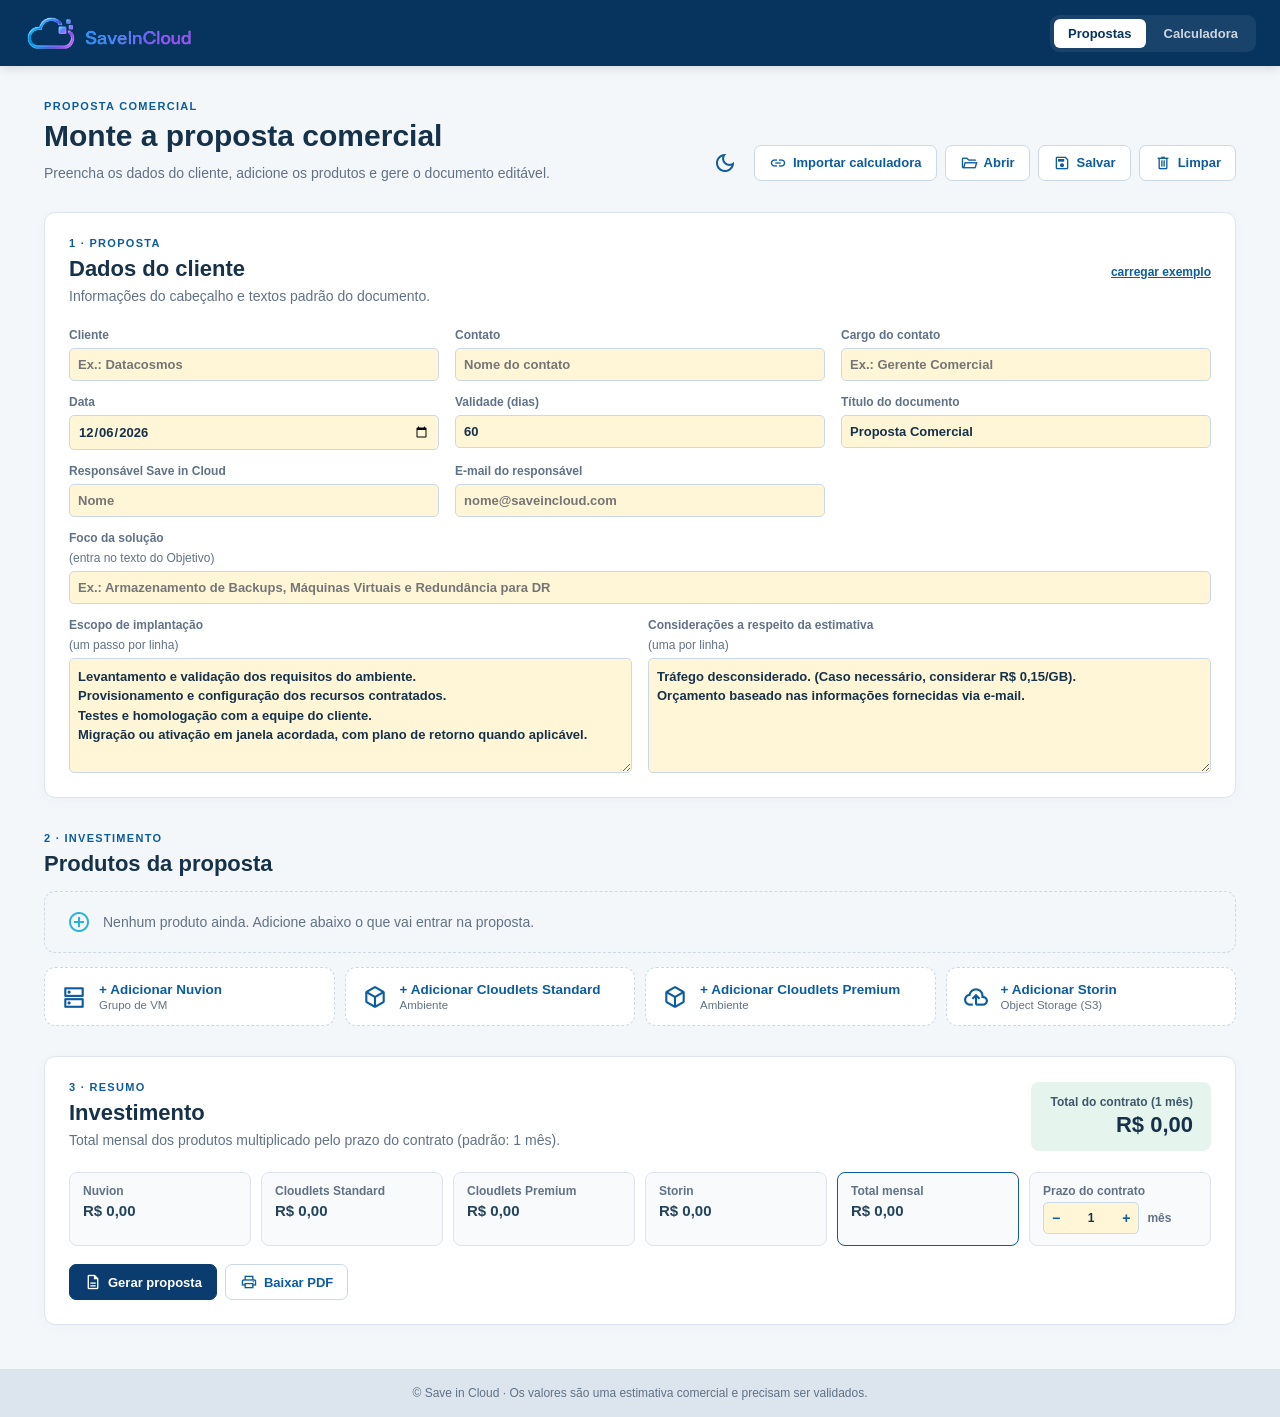
==== commit 4c2dc10e: "feat: calculadora avulsa em /calculadora e prazo padrão de 1 mês - /calculadora/: a calculadora orig" ====
--- a/index.html
+++ b/index.html
@@ -9,6 +9,7 @@
 
     <link rel="stylesheet" href="css/calc.css">
     <link rel="stylesheet" href="css/proposal.css">
+    <link rel="stylesheet" href="css/nav.css">
     <link rel="stylesheet" href="https://fonts.googleapis.com/css2?family=Material+Symbols+Outlined:opsz,wght,FILL,GRAD@24,400,0,0" />
     <link rel="icon" type="image/x-icon" href="https://s3.saveincloud.com/images/favicon.ico">
 </head>
@@ -43,7 +44,10 @@
     <div class="app-chrome">
         <header class="topbar">
             <div class="brand"><img src="assets/logo.png" alt="Save in Cloud" class="logo-img"></div>
-            <div class="topbar-title">Gerador de propostas</div>
+            <nav class="topnav" aria-label="Navegação">
+                <a href="./" class="topnav-link active" aria-current="page">Propostas</a>
+                <a href="calculadora/" class="topnav-link">Calculadora</a>
+            </nav>
         </header>
 
         <main class="container">
@@ -93,7 +97,6 @@
                     <label>Título do documento <input class="field" type="text" data-bind="titulo"></label>
                     <label>Responsável Save in Cloud <input class="field" type="text" data-bind="responsavel" placeholder="Nome"></label>
                     <label>E-mail do responsável <input class="field" type="text" data-bind="emailResp" placeholder="nome@saveincloud.com"></label>
-                    <label>Prazo do contrato (meses) <input class="field" type="number" min="1" data-bind="prazo"></label>
                     <label class="span-3">Foco da solução <em>(entra no texto do Objetivo)</em>
                         <input class="field" type="text" data-bind="foco" placeholder="Ex.: Armazenamento de Backups, Máquinas Virtuais e Redundância para DR">
                     </label>
@@ -146,7 +149,7 @@
                     <div>
                         <p class="eyebrow">3 · RESUMO</p>
                         <h2>Investimento</h2>
-                        <p>Total mensal dos produtos multiplicado pelo prazo do contrato.</p>
+                        <p>Total mensal dos produtos multiplicado pelo prazo do contrato (padrão: 1 mês).</p>
                     </div>
                     <div class="total-card" id="grand-total-card"><span id="grand-total-label">Total do contrato</span><strong id="grand-total">R$ 0,00</strong></div>
                 </div>
@@ -156,6 +159,17 @@
                     <div class="summary-item"><span>Cloudlets Premium</span><strong id="sum-cloudletsPremium">R$ 0,00</strong></div>
                     <div class="summary-item"><span>Storin</span><strong id="sum-storin">R$ 0,00</strong></div>
                     <div class="summary-item strong"><span>Total mensal</span><strong id="sum-monthly">R$ 0,00</strong></div>
+                    <div class="summary-item prazo-item">
+                        <span>Prazo do contrato</span>
+                        <div class="prazo-row">
+                            <div class="qty-control">
+                                <button type="button" class="qty-btn qty-minus" tabindex="-1" aria-label="Menos um mês">−</button>
+                                <input class="field" type="number" min="1" step="1" data-bind="prazo" aria-label="Prazo do contrato em meses">
+                                <button type="button" class="qty-btn qty-plus" tabindex="-1" aria-label="Mais um mês">+</button>
+                            </div>
+                            <small id="prazo-unit">mês</small>
+                        </div>
+                    </div>
                 </div>
                 <div class="actions generate-actions">
                     <button id="generateBtn" class="button" type="button">
@@ -167,7 +181,7 @@
                     <span class="hint save-status" id="saveStatus"></span>
                 </div>
                 <p class="hint" id="printHint" hidden>A proposta abaixo é <strong>editável</strong>: clique em qualquer trecho para ajustar o texto. Cada folha é uma página do PDF.
-                    Na impressão, escolha "Salvar como PDF", desative "Cabeçalhos e rodapés" e mantenha "Gráficos de fundo" ativado.</p>
+                    Na impressão, escolha "Salvar como PDF", margens "Padrão" ou "Nenhuma", desative "Cabeçalhos e rodapés" e mantenha "Gráficos de fundo" ativado (é o que imprime o papel timbrado).</p>
             </section>
         </main>
     </div>
@@ -187,11 +201,12 @@
         <button type="button" data-cmd="removeFormat" title="Limpar formatação">Limpar</button>
         <button type="button" data-cmd="undo" title="Desfazer (Ctrl+Z)">↶</button>
         <button type="button" data-cmd="redo" title="Refazer (Ctrl+Y)">↷</button>
+        <span class="sep"></span>
+        <button type="button" data-act="break" title="Faz o trecho onde está o cursor começar numa nova página (clique de novo para remover)">Quebra de página</button>
+        <button type="button" data-act="paginate" title="Redistribui o conteúdo pelas folhas do papel timbrado">Reorganizar páginas</button>
     </div>
 
     <div id="report" hidden></div>
-
-    <div class="print-footer">• Save in Cloud • &nbsp;|&nbsp; saveincloud.com &nbsp;|&nbsp; Documento confidencial</div>
 
     <footer class="app-footer">© Save in Cloud · Os valores são uma estimativa comercial e precisam ser validados.</footer>
 
--- a/css/proposal.css
+++ b/css/proposal.css
@@ -51,7 +51,12 @@
 
 /* ---------- Resumo ---------- */
 .summary-panel { display: block; margin-top: 30px; }
-.summary-grid { display: grid; grid-template-columns: repeat(5, 1fr); gap: 10px; }
+.summary-grid { display: grid; grid-template-columns: repeat(6, 1fr); gap: 10px; }
+.prazo-item { border-color: var(--cyan); }
+.prazo-row { display: flex; align-items: center; gap: 8px; }
+.prazo-row .qty-control { margin: 0; }
+.summary-item .prazo-row .qty-control input.field { width: 46px; padding: 6px 0; text-align: center; }
+.prazo-row small { font-size: 12px; color: var(--muted); }
 .summary-item {
     display: flex; flex-direction: column; gap: 4px; padding: 11px 13px; border-radius: 8px;
     background: var(--table-bg); border: 1px solid var(--line); font-size: 12px; font-weight: 700; color: var(--muted);
@@ -84,23 +89,28 @@
 /* ---------- Documento (padrão Save in Cloud) ----------
    Cores fixas: o documento é sempre claro, mesmo no tema escuro do app. */
 #report {
-    --d-navy: #0b3b66;
-    --d-blue: #0d5c9d;
-    --d-tint: #eaf3fc;
-    --d-line: #d3deea;
-    --d-text: #1f2937;
+    /* cores do papel timbrado Save in Cloud */
+    --d-navy: #1d1466;
+    --d-blue: #5b3db0;
+    --d-tint: #ece8f7;
+    --d-line: #d9d4e8;
+    --d-text: #11162c;
     --d-muted: #5a6e82;
-    --d-grad: linear-gradient(90deg, #22a6f0 0%, #4f7cf6 50%, #9b5cf0 100%);
-    width: 21cm; max-width: 100%; margin: 30px auto 70px;
-    font-family: Calibri, Carlito, "Segoe UI", Arial, sans-serif;
-    font-size: 14px; line-height: 1.6; color: var(--d-text); counter-reset: sheet;
-}
+    --d-grad: linear-gradient(90deg, #05045c 0%, #3d2a8f 50%, #9259cc 100%);
+    /* largura fixa de A4: em telas estreitas o JS aplica zoom proporcional (fitReport) */
+    width: 210mm; margin: 30px auto 70px;
+    font-family: Aptos, "Segoe UI", Calibri, Arial, sans-serif;
+    font-size: 13px; line-height: 1.55; color: var(--d-text); counter-reset: sheet;
+}
+/* Cada .sheet é uma folha A4 com o papel timbrado de fundo. O padding reserva o
+   cabeçalho (faixa com logo/contatos) e o rodapé (endereço/site) da arte. */
 .sheet {
-    background: #fff; border: 1px solid var(--line);
-    width: 21cm; max-width: 100%; min-height: 29.7cm;
-    padding: 1.6cm 1.7cm; margin: 0 auto 40px;
-    box-shadow: 0 2px 12px #0b3b6610;
-    position: relative; counter-increment: sheet; outline: none;
+    width: 210mm; height: 297mm;
+    padding: 36mm 20mm 36mm; margin: 0 auto 40px;
+    background: #f2f2f2 url("../assets/papel-timbrado.png") center / 100% 100% no-repeat;
+    border: 1px solid var(--line);
+    box-shadow: 0 2px 12px #0b3b6618;
+    position: relative; counter-increment: sheet; outline: none; overflow: visible;
 }
 .sheet::before {
     content: 'Página ' counter(sheet) ' · editável';
@@ -109,15 +119,22 @@
 }
 .sheet:focus { border-color: var(--cyan); box-shadow: 0 0 0 3px #27b4da30; }
 .sheet.overflowing { border-color: #ef4444; }
-.sheet.overflowing::before { content: 'Página ' counter(sheet) ' · conteúdo excede a altura da página (continua na próxima página do PDF)'; color: #ef4444; }
-
-#report .doc-head { display: flex; align-items: center; justify-content: space-between; gap: 16px; padding-bottom: 12px; position: relative; }
-#report .doc-head::after { content: ''; position: absolute; left: 0; right: 0; bottom: 0; height: 3px; background: var(--d-grad); border-radius: 2px; }
-#report .doc-head img { height: 38px; width: auto; display: block; }
-#report .doc-title { font-size: 30px; line-height: 1.2; font-weight: 700; color: var(--d-navy); margin: 0; }
-#report section { margin-top: 26px; }
-#report h2 { font-size: 17px; font-weight: 700; color: var(--d-navy); margin: 0 0 8px; }
-#report h3 { font-size: 15px; font-weight: 700; color: var(--d-navy); margin: 0 0 8px; }
+.sheet.overflowing::before { content: 'Página ' counter(sheet) ' · o conteúdo invade o rodapé: use "Reorganizar páginas"'; color: #ef4444; }
+
+#report .doc-title {
+    font-size: 26px; line-height: 1.2; font-weight: 700; color: var(--d-navy);
+    margin: 0 0 4px; padding-bottom: 10px; position: relative;
+}
+#report .doc-title::after { content: ''; position: absolute; left: 0; right: 0; bottom: 0; height: 3px; background: var(--d-grad); border-radius: 2px; }
+#report h2 { font-size: 16px; font-weight: 700; color: var(--d-navy); margin: 22px 0 6px; }
+#report h3 { font-size: 15px; font-weight: 700; color: var(--d-navy); margin: 18px 0 8px; }
+.sheet > :first-child { margin-top: 0 !important; }
+/* quebra de página manual: marcação só na tela */
+.sheet > [data-break] { position: relative; }
+.sheet > [data-break]::before {
+    content: '↳ quebra de página'; position: absolute; left: 0; top: -17px;
+    font: 600 10px Inter, "Segoe UI", sans-serif; color: var(--d-blue); letter-spacing: .3px;
+}
 #report h4 { font-size: 14px; font-weight: 700; color: var(--d-navy); margin: 18px 0 6px; }
 #report p { margin: 8px 0; text-align: justify; }
 #report ul, #report ol { padding-left: 22px; margin: 8px 0; }
@@ -134,50 +151,52 @@
 #report td:first-child { color: var(--d-text); font-weight: 400; }
 
 #report table.info { margin: 18px 0 8px; font-size: 13.5px; }
-#report table.info td { background: var(--d-tint); border: none; width: 50%; padding: 9px 14px; font-size: 13.5px; }
+#report table.info td { background: #fff; border: none; border-left: 3px solid var(--d-blue); width: 50%; padding: 9px 14px; font-size: 13px; }
+#report table.info tr + tr td { border-top: 1px solid var(--d-tint); }
 #report table.info b { color: var(--d-navy); }
 
-#report table.inv { margin: 10px 0 16px; line-height: 1.35; }
+#report table.inv { margin: 10px 0 14px; line-height: 1.3; }
 #report table.inv.items { table-layout: fixed; }
-#report table.inv.items td { padding: 5px 9px; }
-#report table.inv .grp th { background: var(--d-navy); border-color: var(--d-navy); color: #fff; font-weight: 700; font-size: 13px; }
-#report table.inv .cols th { background: var(--d-tint); color: var(--d-navy); font-weight: 700; font-size: 12px; }
+#report table.inv.items th, #report table.inv.items td { padding: 4px 8px; font-size: 11.5px; overflow-wrap: anywhere; }
+#report table.inv .grp th { background: var(--d-navy); border-color: var(--d-navy); color: #fff; font-weight: 700; font-size: 12.5px; padding: 6px 8px; }
+#report table.inv .cols th { background: var(--d-tint); color: var(--d-navy); font-weight: 700; font-size: 11px; }
 #report table.inv .num { text-align: right; white-space: nowrap; font-variant-numeric: tabular-nums; }
-#report table.inv td small { color: var(--d-muted); font-size: 11px; }
-#report table.inv td.res { color: var(--d-navy); font-weight: 700; font-size: 11.5px; white-space: nowrap; }
+#report table.inv td small { display: block; color: var(--d-muted); font-size: 9.5px; white-space: normal; line-height: 1.2; }
+/* rótulo do recurso: quebra linha em vez de invadir a coluna ao lado */
+#report table.inv td.res {
+    color: var(--d-navy); font-weight: 700; font-size: 10px; letter-spacing: .2px;
+    white-space: normal; overflow-wrap: break-word; hyphens: auto; line-height: 1.25;
+}
 #report table.inv tfoot td { background: #f8fafc; font-weight: 700; color: var(--d-navy); border-top: 1px solid var(--d-line); }
 #report table.inv tr.sub td { background: var(--d-tint); font-weight: 700; color: var(--d-navy); }
 #report table.inv tr.grand td { background: var(--d-navy); border-color: var(--d-navy); color: #fff; font-size: 14.5px; font-weight: 700; }
-#report .platform { margin-top: 18px; }
-#report .doc-notes { font-size: 12.5px; color: #4b5b6b; }
+#report .doc-notes { font-size: 12px; color: #3d4560; }
+#report .sign { margin-top: 6px; }
 #report .sign p { text-align: left; }
 
-.print-footer { display: none; }
-
-/* ---------- Impressão (A4) ---------- */
-@page { size: A4; margin: 14mm 15mm 18mm; }
+/* ---------- Impressão (A4, papel timbrado sangrado) ----------
+   Margem zero: cada .sheet já tem exatamente 210×297mm, com o timbrado de fundo
+   e o padding reservando cabeçalho e rodapé. A paginação é feita no JS. */
+@page { size: A4; margin: 0; }
 @media print {
-    body { background: #fff !important; -webkit-print-color-adjust: exact; print-color-adjust: exact; }
+    html, body { background: #fff !important; -webkit-print-color-adjust: exact; print-color-adjust: exact; }
     .app-chrome, .app-footer, .editor-toolbar, .toast, .modal-overlay { display: none !important; }
-    #report { display: block !important; width: auto; max-width: none; margin: 0; padding: 0; font-size: 12.5px; }
+    #report { display: block !important; width: 210mm; max-width: none; margin: 0; padding: 0; zoom: 1 !important; }
     .sheet {
-        border: none !important; box-shadow: none !important; width: auto; max-width: none;
-        min-height: 0; margin: 0; padding: 0; page-break-after: always;
+        width: 210mm; height: 297mm; max-width: none; margin: 0;
+        border: none !important; box-shadow: none !important; overflow: hidden;
+        page-break-after: always; break-after: page;
     }
-    .sheet:last-child { page-break-after: auto; }
-    .sheet::before { content: none !important; }
-    #report table.inv, #report table.info, #report .sign { page-break-inside: avoid; }
-    #report tr { page-break-inside: avoid; }
-    #report h2, #report h3, #report h4 { page-break-after: avoid; }
-    #report th, #report td { padding: 5px 8px; font-size: 11px; }
-    .print-footer {
-        display: block; position: fixed; bottom: 0; left: 0; right: 0; text-align: center;
-        font-size: 9px; color: #5a6e82; padding-top: 4px; background: #fff;
-    }
+    .sheet:last-child { page-break-after: auto; break-after: auto; }
+    .sheet::before, .sheet > [data-break]::before { content: none !important; }
 }
 
 /* ---------- Telas menores ---------- */
 @media (max-width: 900px) {
+    /* tabelas da calculadora viram cartões: as larguras fixas de coluna não valem mais */
+    .calc-block .table-wrap th, .calc-block .table-wrap td { width: 100% !important; }
+    .calc-block .tooltip-icon::after { display: none; }
+    .calc-block { overflow: hidden; }
     .form-grid { grid-template-columns: 1fr 1fr; }
     .form-grid label, .form-grid label.span-15 { grid-column: span 1; }
     .form-grid label.span-3 { grid-column: span 2; }
@@ -189,5 +208,4 @@
 @media (max-width: 560px) {
     .form-grid, .summary-grid, .add-bar { grid-template-columns: 1fr; }
     .form-grid label, .form-grid label.span-3, .form-grid label.span-15 { grid-column: span 1; }
-    .sheet { padding: 1cm 16px; }
-}
+}
--- a/css/nav.css
+++ b/css/nav.css
@@ -0,0 +1,36 @@
+/* Menu do topo, compartilhado entre o gerador de propostas (/) e a calculadora (/calculadora/). */
+.topnav {
+    display: flex;
+    gap: 4px;
+    padding: 4px;
+    border-radius: 9px;
+    background: rgba(255, 255, 255, 0.08);
+}
+
+.topnav-link {
+    padding: 7px 14px;
+    border-radius: 6px;
+    color: rgba(255, 255, 255, 0.78);
+    font-size: 13px;
+    font-weight: 700;
+    text-decoration: none;
+    white-space: nowrap;
+    transition: background 0.2s, color 0.2s;
+}
+
+.topnav-link:hover {
+    color: #fff;
+    background: rgba(255, 255, 255, 0.12);
+}
+
+.topnav-link.active {
+    color: #07335f;
+    background: #fff;
+}
+
+@media (max-width: 680px) {
+    .topnav-link {
+        padding: 6px 10px;
+        font-size: 12px;
+    }
+}
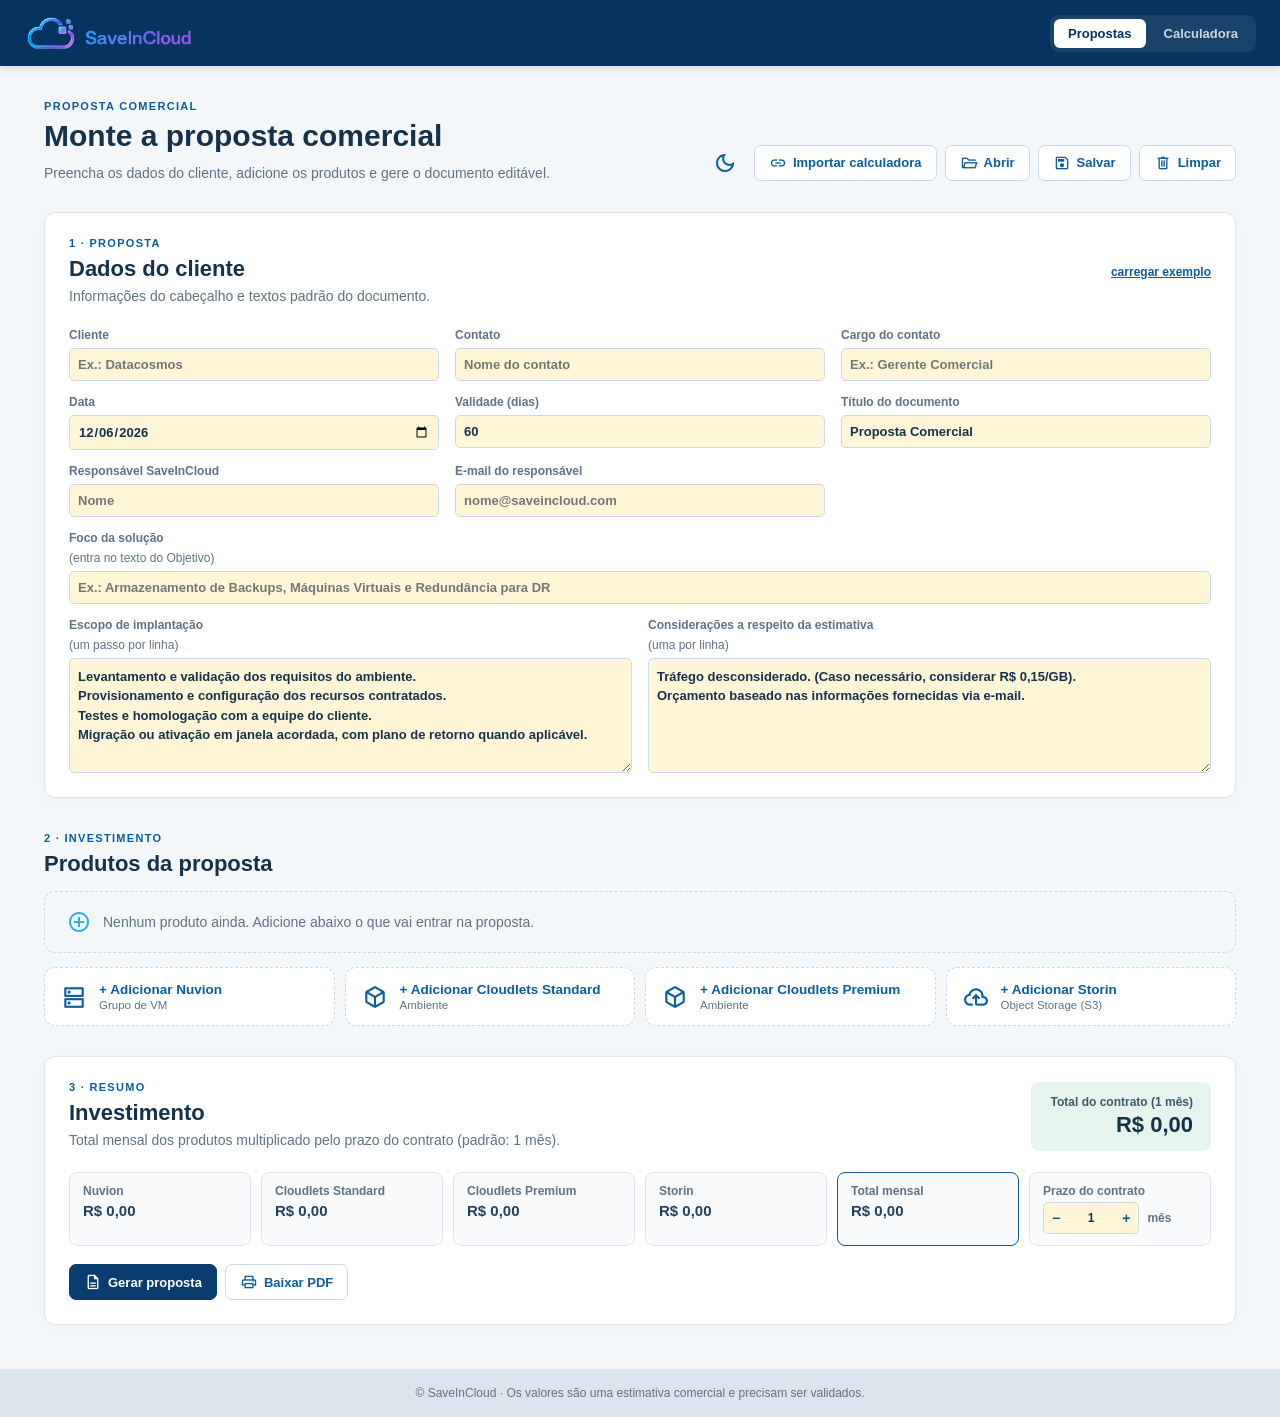
==== commit 2efec6a3: "feat: links e marca-texto no editor; grafia "SaveInCloud" - Editor: botão "Link" (e Ctrl+K) transfor" ====
--- a/index.html
+++ b/index.html
@@ -4,8 +4,8 @@
 <head>
     <meta charset="utf-8">
     <meta name="viewport" content="width=device-width, initial-scale=1">
-    <meta name="description" content="Gerador de propostas comerciais Save in Cloud: Nuvion, Cloudlets e Storin.">
-    <title>Propostas | Save in Cloud</title>
+    <meta name="description" content="Gerador de propostas comerciais SaveInCloud: Nuvion, Cloudlets e Storin.">
+    <title>Propostas | SaveInCloud</title>
 
     <link rel="stylesheet" href="css/calc.css">
     <link rel="stylesheet" href="css/proposal.css">
@@ -24,6 +24,24 @@
             <div class="modal-actions">
                 <button id="confirmCancel" class="button secondary" type="button">Cancelar</button>
                 <button id="confirmOk" class="button danger" type="button">Confirmar</button>
+            </div>
+        </div>
+    </div>
+
+    <div id="linkModal" class="modal-overlay">
+        <div class="modal-content">
+            <h3 id="linkTitle">Inserir link</h3>
+            <label class="modal-field">Texto exibido
+                <input id="linkText" class="field" type="text" placeholder="Ex.: Site da SaveInCloud">
+            </label>
+            <label class="modal-field">Endereço (URL ou e-mail)
+                <input id="linkUrl" class="field" type="text" placeholder="https://saveincloud.com ou nome@empresa.com">
+            </label>
+            <p class="error-text" id="linkError" hidden>Informe um endereço válido (site, e-mail ou telefone).</p>
+            <div class="modal-actions">
+                <button id="linkRemove" class="button secondary" type="button" hidden>Remover link</button>
+                <button id="linkCancel" class="button secondary" type="button">Cancelar</button>
+                <button id="linkOk" class="button" type="button">Aplicar</button>
             </div>
         </div>
     </div>
@@ -43,7 +61,7 @@
 
     <div class="app-chrome">
         <header class="topbar">
-            <div class="brand"><img src="assets/logo.png" alt="Save in Cloud" class="logo-img"></div>
+            <div class="brand"><img src="assets/logo.png" alt="SaveInCloud" class="logo-img"></div>
             <nav class="topnav" aria-label="Navegação">
                 <a href="./" class="topnav-link active" aria-current="page">Propostas</a>
                 <a href="calculadora/" class="topnav-link">Calculadora</a>
@@ -95,7 +113,7 @@
                     <label>Data <input class="field" type="date" data-bind="data"></label>
                     <label>Validade (dias) <input class="field" type="number" min="1" data-bind="validade"></label>
                     <label>Título do documento <input class="field" type="text" data-bind="titulo"></label>
-                    <label>Responsável Save in Cloud <input class="field" type="text" data-bind="responsavel" placeholder="Nome"></label>
+                    <label>Responsável SaveInCloud <input class="field" type="text" data-bind="responsavel" placeholder="Nome"></label>
                     <label>E-mail do responsável <input class="field" type="text" data-bind="emailResp" placeholder="nome@saveincloud.com"></label>
                     <label class="span-3">Foco da solução <em>(entra no texto do Objetivo)</em>
                         <input class="field" type="text" data-bind="foco" placeholder="Ex.: Armazenamento de Backups, Máquinas Virtuais e Redundância para DR">
@@ -191,6 +209,18 @@
         <button type="button" data-cmd="italic" title="Itálico (Ctrl+I)"><i>I</i></button>
         <button type="button" data-cmd="underline" title="Sublinhado (Ctrl+U)"><u>S</u></button>
         <span class="sep"></span>
+        <button type="button" data-act="link" title="Inserir ou editar link (Ctrl+K). Selecione uma palavra para transformá-la em link.">
+            <span class="material-symbols-outlined tb-icon">link</span> Link
+        </button>
+        <span class="hl-group" title="Marca-texto: selecione o trecho e escolha a cor">
+            <span class="material-symbols-outlined tb-icon">ink_highlighter</span>
+            <button type="button" class="swatch" data-hl="#fff176" style="background:#fff176" title="Marca-texto amarelo"></button>
+            <button type="button" class="swatch" data-hl="#b9f6ca" style="background:#b9f6ca" title="Marca-texto verde"></button>
+            <button type="button" class="swatch" data-hl="#ffcdd2" style="background:#ffcdd2" title="Marca-texto rosa"></button>
+            <button type="button" class="swatch" data-hl="#d1c4e9" style="background:#d1c4e9" title="Marca-texto lilás"></button>
+            <button type="button" class="swatch swatch-none" data-hl="none" title="Remover marca-texto"></button>
+        </span>
+        <span class="sep"></span>
         <button type="button" data-block="h2" title="Título de seção">Título</button>
         <button type="button" data-block="h4" title="Subtítulo">Subtítulo</button>
         <button type="button" data-block="p" title="Parágrafo normal">Texto</button>
@@ -208,7 +238,15 @@
 
     <div id="report" hidden></div>
 
-    <footer class="app-footer">© Save in Cloud · Os valores são uma estimativa comercial e precisam ser validados.</footer>
+    <!-- balão que aparece ao clicar num link dentro do documento -->
+    <div class="link-bubble" id="linkBubble" hidden>
+        <a id="linkBubbleUrl" href="#" target="_blank" rel="noopener noreferrer"></a>
+        <button type="button" data-bubble="open" title="Abrir em nova aba (ou Ctrl+clique no link)"><span class="material-symbols-outlined">open_in_new</span></button>
+        <button type="button" data-bubble="edit" title="Editar link"><span class="material-symbols-outlined">edit</span></button>
+        <button type="button" data-bubble="remove" title="Remover link (mantém o texto)"><span class="material-symbols-outlined">link_off</span></button>
+    </div>
+
+    <footer class="app-footer">© SaveInCloud · Os valores são uma estimativa comercial e precisam ser validados.</footer>
 
     <script src="js/data.js"></script>
     <script src="js/calc.js"></script>
--- a/css/proposal.css
+++ b/css/proposal.css
@@ -74,22 +74,47 @@
 /* ---------- Barra do editor ---------- */
 .editor-toolbar {
     position: sticky; top: 0; z-index: 20; display: flex; flex-wrap: wrap; justify-content: center; gap: 4px;
-    width: 21cm; max-width: calc(100% - 32px); margin: 0 auto; padding: 6px;
+    width: max-content; max-width: calc(100% - 32px); margin: 0 auto; padding: 6px;
     background: var(--panel-bg); border: 1px solid var(--line); border-radius: 10px;
     box-shadow: 0 4px 14px #173a5d14;
 }
 .editor-toolbar[hidden] { display: none; }
 .editor-toolbar button {
-    padding: 5px 10px; font: inherit; font-size: 13px; color: var(--ink); background: transparent;
+    padding: 5px 7px; font: inherit; font-size: 12.5px; color: var(--ink); background: transparent;
     border: 1px solid transparent; border-radius: 6px; cursor: pointer;
 }
 .editor-toolbar button:hover { background: var(--line); }
-.editor-toolbar .sep { width: 1px; background: var(--line); margin: 4px; }
-
-/* ---------- Documento (padrão Save in Cloud) ----------
+.editor-toolbar .sep { width: 1px; background: var(--line); margin: 4px 2px; }
+.editor-toolbar button { display: inline-flex; align-items: center; gap: 4px; }
+.editor-toolbar .tb-icon { font-size: 17px; }
+.hl-group { display: inline-flex; align-items: center; gap: 3px; padding: 0 4px; color: var(--muted); }
+.editor-toolbar .swatch {
+    width: 18px; height: 18px; padding: 0; border-radius: 50%;
+    border: 1px solid #0002; cursor: pointer;
+}
+.editor-toolbar .swatch:hover { transform: scale(1.15); border-color: var(--ink); background-blend-mode: normal; }
+.editor-toolbar .swatch-none { background: #fff linear-gradient(135deg, transparent 45%, #ef4444 45%, #ef4444 55%, transparent 55%) !important; }
+
+/* Balão de link */
+.link-bubble {
+    position: absolute; z-index: 30; display: flex; align-items: center; gap: 2px; max-width: 380px;
+    padding: 4px 4px 4px 10px; border-radius: 8px; background: var(--panel-bg);
+    border: 1px solid var(--line); box-shadow: 0 6px 18px #0b3b6626; font-size: 12.5px;
+}
+.link-bubble[hidden] { display: none; }
+.link-bubble a { flex: 1; min-width: 0; overflow: hidden; text-overflow: ellipsis; white-space: nowrap; color: var(--blue2); margin-right: 4px; }
+.link-bubble button { display: grid; place-items: center; padding: 4px; border: 0; border-radius: 6px; background: transparent; color: var(--ink); cursor: pointer; }
+.link-bubble button:hover { background: var(--line); }
+.link-bubble .material-symbols-outlined { font-size: 18px; }
+
+/* Campos do modal de link */
+.modal-field { display: flex; flex-direction: column; gap: 5px; margin-bottom: 12px; font-size: 12px; font-weight: 700; color: var(--muted); }
+.modal-field .field { min-width: 0; text-align: left; }
+
+/* ---------- Documento (padrão SaveInCloud) ----------
    Cores fixas: o documento é sempre claro, mesmo no tema escuro do app. */
 #report {
-    /* cores do papel timbrado Save in Cloud */
+    /* cores do papel timbrado SaveInCloud */
     --d-navy: #1d1466;
     --d-blue: #5b3db0;
     --d-tint: #ece8f7;
@@ -173,6 +198,8 @@
 #report .doc-notes { font-size: 12px; color: #3d4560; }
 #report .sign { margin-top: 6px; }
 #report .sign p { text-align: left; }
+#report a { color: var(--d-blue); text-decoration: underline; text-underline-offset: 2px; cursor: pointer; }
+#report a:hover { color: var(--d-navy); }
 
 /* ---------- Impressão (A4, papel timbrado sangrado) ----------
    Margem zero: cada .sheet já tem exatamente 210×297mm, com o timbrado de fundo
@@ -180,7 +207,7 @@
 @page { size: A4; margin: 0; }
 @media print {
     html, body { background: #fff !important; -webkit-print-color-adjust: exact; print-color-adjust: exact; }
-    .app-chrome, .app-footer, .editor-toolbar, .toast, .modal-overlay { display: none !important; }
+    .app-chrome, .app-footer, .editor-toolbar, .toast, .modal-overlay, .link-bubble { display: none !important; }
     #report { display: block !important; width: 210mm; max-width: none; margin: 0; padding: 0; zoom: 1 !important; }
     .sheet {
         width: 210mm; height: 297mm; max-width: none; margin: 0;
